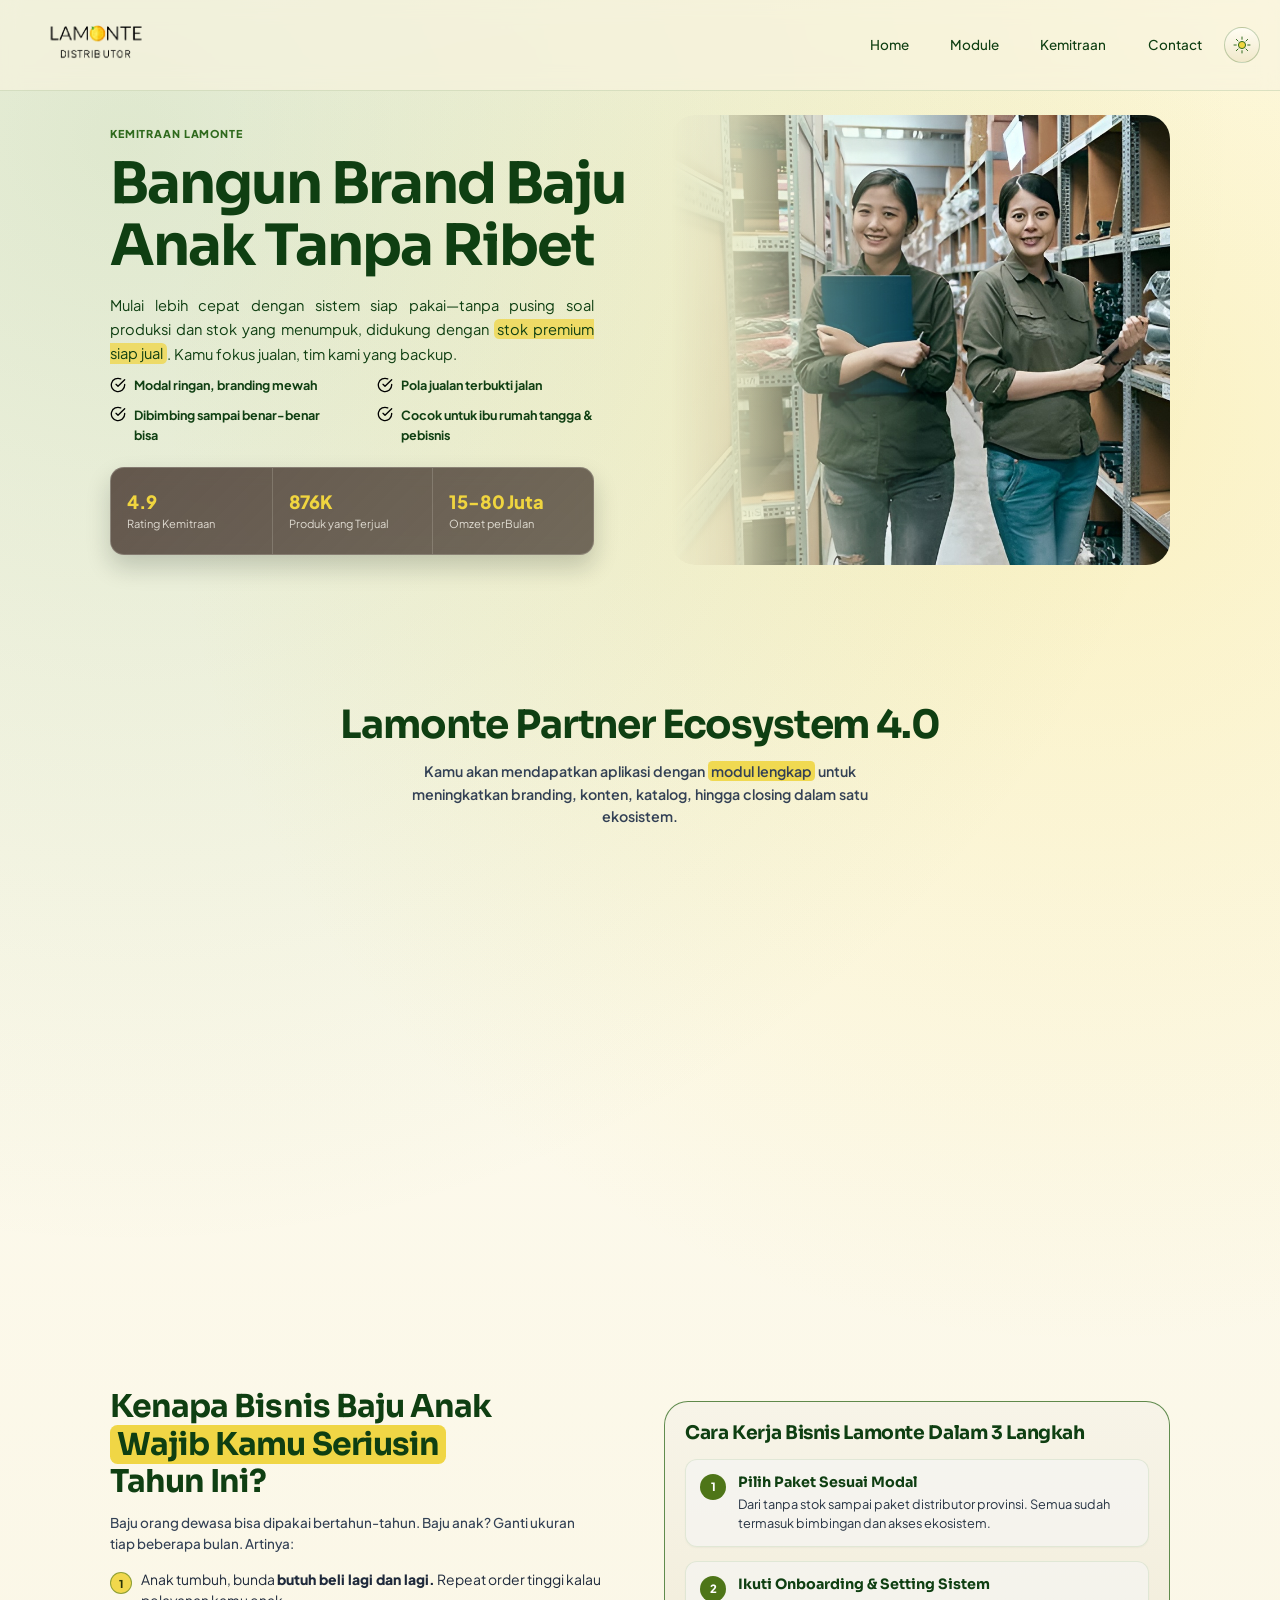
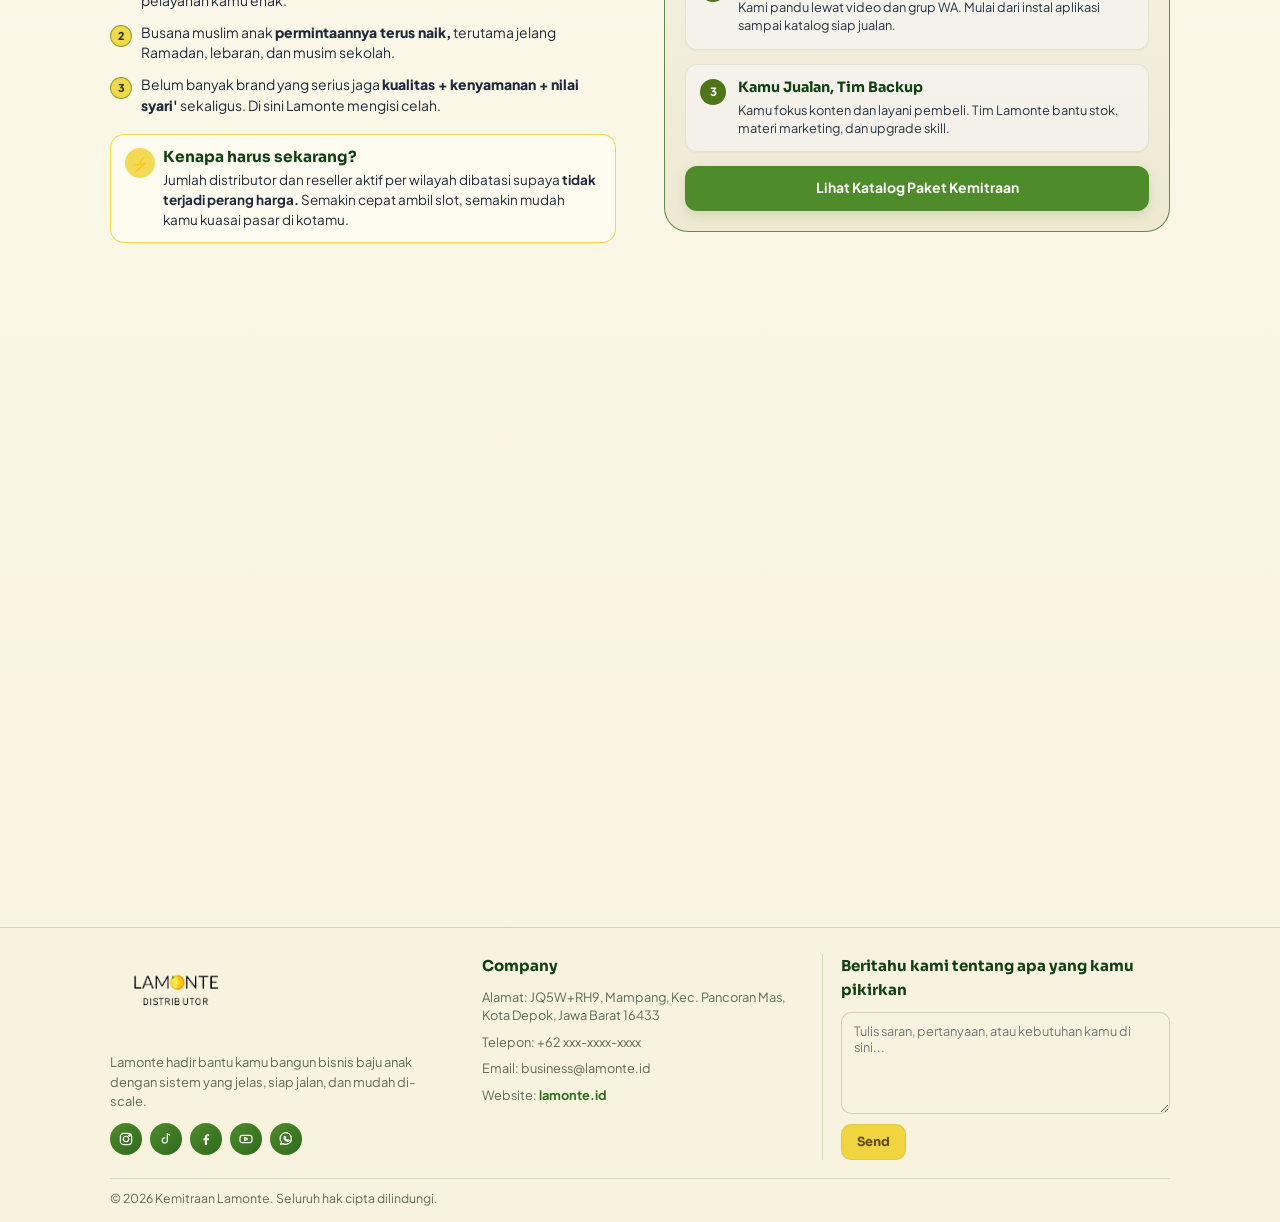
==== index.html @ 4096804f "feat: Complete Lamonte partnership landing page v1.0 - Add intro screen with 3.2s auto-dismiss anima" ====
﻿<!doctype html>
<html lang="id">
  <head>
    <meta charset="UTF-8" />
    <meta name="viewport" content="width=device-width, initial-scale=1.0" />
    <title>Kemitraan Perusahaan | Landing Page</title>
    <meta
      name="description"
      content="Landing page kemitraan perusahaan untuk menampilkan informasi kerja sama bisnis."
    />
    <script>
      document.documentElement.classList.add("js");
      (function () {
        try {
          const savedTheme = localStorage.getItem("lamonte-theme");
          const prefersDark =
            window.matchMedia &&
            window.matchMedia("(prefers-color-scheme: dark)").matches;
          const theme = savedTheme || (prefersDark ? "dark" : "light");
          document.documentElement.setAttribute("data-theme", theme);
        } catch (error) {
          document.documentElement.setAttribute("data-theme", "light");
        }
      })();
    </script>
    <link rel="preconnect" href="https://fonts.googleapis.com" />
    <link rel="preconnect" href="https://fonts.gstatic.com" crossorigin />
    <link
      href="https://fonts.googleapis.com/css2?family=Plus+Jakarta+Sans:wght@400;500;600;700;800&family=Sora:wght@500;600;700;800&display=swap"
      rel="stylesheet"
    />
    <link rel="stylesheet" href="assets/styles.css" />
    <link rel="stylesheet" href="assets/media-queries.css" />
  </head>
  <body>
    <div
      class="intro-screen"
      id="introScreen"
      role="dialog"
      aria-modal="true"
      aria-labelledby="introTitle"
    >
      <div class="intro-content">
        <h2 id="introTitle">Apakah kamu tertarik bergabung bersama kami?</h2>
      </div>
    </div>

    <div class="page-shell">
      <header class="site-header">
        <div class="container nav-wrapper">
          <a class="brand" aria-label="Beranda Kemitraan">
            <img src="assets/img/logo.png" alt="Lamonte" class="brand-logo" />
          </a>

          <div class="nav-actions">
            <nav class="site-nav" aria-label="Navigasi utama">
              <a href="#tentang">Home</a>
              <a href="#program">Module</a>
              <a href="#kemitraan">Kemitraan</a>
              <a href="#kontak">Contact</a>
            </nav>

            <button
              class="theme-toggle"
              type="button"
              aria-label="Toggle tema terang gelap"
            >
              <img src="assets/img/sun.svg" alt="Ikon matahari" />
            </button>
          </div>
        </div>
      </header>

      <main>
        <section class="hero section-space" id="tentang">
          <div class="container hero-layout">
            <div class="hero-copy">
              <p class="eyebrow">Kemitraan Lamonte</p>
              <h1>Bangun Brand Baju Anak Tanpa Ribet</h1>
              <p class="hero-lead">
                Mulai lebih cepat dengan sistem siap pakai—tanpa pusing soal
                produksi dan stok yang menumpuk, didukung dengan
                <span>stok premium siap jual</span>. Kamu fokus jualan, tim kami
                yang backup.
              </p>

              <div class="hero-points" aria-label="Keunggulan utama">
                <span class="hero-point">Modal ringan, branding mewah</span>
                <span class="hero-point">Pola jualan terbukti jalan</span>
                <span class="hero-point"
                  >Dibimbing sampai benar-benar<br />bisa</span
                >
                <span class="hero-point"
                  >Cocok untuk ibu rumah tangga & pebisnis</span
                >
              </div>

              <div class="hero-stats" aria-label="Ringkasan kemitraan">
                <div class="hero-stat">
                  <strong>4.9</strong>
                  <p>Rating Kemitraan</p>
                </div>
                <div class="hero-stat">
                  <strong>876K</strong>
                  <p>Produk yang Terjual</p>
                </div>
                <div class="hero-stat">
                  <strong>15-80 Juta</strong>
                  <p>Omzet perBulan</p>
                </div>
              </div>
            </div>

            <div class="hero-visual" aria-label="Visual hero section">
              <img
                src="assets/img/herosection.jpg"
                alt="Visual hero section kemitraan Lamonte"
                class="hero-image"
              />
            </div>
          </div>
        </section>

        <section class="module-section section-space" id="program">
          <div class="container">
            <div class="module-head">
              <h2>Lamonte Partner Ecosystem 4.0</h2>
              <p>
                Kamu akan mendapatkan aplikasi dengan <span>modul lengkap</span>
                untuk meningkatkan branding, konten, katalog, hingga closing
                dalam satu ekosistem.
              </p>
            </div>

            <div class="module-slider" data-module-slider>
              <button
                class="module-nav module-nav-left"
                type="button"
                aria-label="Geser modul ke kiri"
                data-module-prev
              >
                <span aria-hidden="true">&#10094;</span>
              </button>

              <div class="module-viewport">
                <div
                  class="module-track"
                  aria-label="Daftar modul kemitraan"
                  data-module-track
                >
                  <article class="module-card module-blue">
                    <div class="module-media">
                      <img
                        src="assets/img/brand.jpg"
                        alt="Preview modul Brand Identity Kit"
                        class="module-image"
                      />
                      <span class="module-media-tag">Modul A</span>
                    </div>
                    <div class="module-body">
                      <h3>Brand Identity Kit</h3>
                      <p class="module-desc">
                        Toko kecil rasa official store. Dapat desain sertifikat,
                        ID card, banner, dan template feed seragam. Bikin calon
                        pembeli langsung percaya.
                      </p>
                      <p class="module-meta">
                        <svg viewBox="0 0 24 24" aria-hidden="true">
                          <path
                            d="M7 3h7l5 5v13a1 1 0 0 1-1 1H7a2 2 0 0 1-2-2V5a2 2 0 0 1 2-2zm6 1.5V9h4.5"
                            fill="none"
                            stroke="currentColor"
                            stroke-width="1.8"
                            stroke-linecap="round"
                            stroke-linejoin="round"
                          />
                        </svg>
                        <span>5 materi</span>
                      </p>
                      <p class="module-chip">Toko terlibat raji & niat</p>
                    </div>
                  </article>

                  <article class="module-card module-purple">
                    <div class="module-media">
                      <img
                        src="assets/img/kalkulator.jpg"
                        alt="Preview modul Kalkulator Cuan Sultan"
                        class="module-image"
                      />
                      <span class="module-media-tag">Modul B</span>
                    </div>
                    <div class="module-body">
                      <h3>Kalkulator Cuan Sultan</h3>
                      <p class="module-desc">
                        Masukkan modal dan target penghasilan. Sistem hitung
                        otomatis target harian, harga ideal, dan skenario promo.
                        Jualan pakai data, bukan feeling.
                      </p>
                      <p class="module-meta">
                        <svg viewBox="0 0 24 24" aria-hidden="true">
                          <path
                            d="M7 3h7l5 5v13a1 1 0 0 1-1 1H7a2 2 0 0 1-2-2V5a2 2 0 0 1 2-2zm6 1.5V9h4.5"
                            fill="none"
                            stroke="currentColor"
                            stroke-width="1.8"
                            stroke-linecap="round"
                            stroke-linejoin="round"
                          />
                        </svg>
                        <span>7 materi</span>
                      </p>
                      <p class="module-chip">Tau angka, berani gas</p>
                    </div>
                  </article>

                  <article class="module-card module-pink">
                    <div class="module-media">
                      <img
                        src="assets/img/content.jpg"
                        alt="Preview modul Model & Content Academy"
                        class="module-image"
                      />
                      <span class="module-media-tag">Modul C</span>
                    </div>
                    <div class="module-body">
                      <h3>Model & Content Academy</h3>
                      <p class="module-desc">
                        Diajarin cara foto anak pakai HP, angle yang laku, dan
                        filter praktis. Plus stok foto katalog profesional yang
                        siap pakai.
                      </p>
                      <p class="module-meta">
                        <svg viewBox="0 0 24 24" aria-hidden="true">
                          <path
                            d="M7 3h7l5 5v13a1 1 0 0 1-1 1H7a2 2 0 0 1-2-2V5a2 2 0 0 1 2-2zm6 1.5V9h4.5"
                            fill="none"
                            stroke="currentColor"
                            stroke-width="1.8"
                            stroke-linecap="round"
                            stroke-linejoin="round"
                          />
                        </svg>
                        <span>6 materi</span>
                      </p>
                      <p class="module-chip">Feed keliatan brand besar</p>
                    </div>
                  </article>

                  <article class="module-card module-orange">
                    <div class="module-media">
                      <img
                        src="assets/img/marketplace.jpg"
                        alt="Preview modul Marketplace Playbook"
                        class="module-image"
                      />
                      <span class="module-media-tag">Modul D</span>
                    </div>
                    <div class="module-body">
                      <h3>Marketplace Playbook</h3>
                      <p class="module-desc">
                        Step-by-step buka toko di marketplace. Dapat contoh
                        judul, deskripsi, foto, dan pola diskon yang bikin
                        produk sering muncul di pencarian.
                      </p>
                      <p class="module-meta">
                        <svg viewBox="0 0 24 24" aria-hidden="true">
                          <path
                            d="M7 3h7l5 5v13a1 1 0 0 1-1 1H7a2 2 0 0 1-2-2V5a2 2 0 0 1 2-2zm6 1.5V9h4.5"
                            fill="none"
                            stroke="currentColor"
                            stroke-width="1.8"
                            stroke-linecap="round"
                            stroke-linejoin="round"
                          />
                        </svg>
                        <span>8 materi</span>
                      </p>
                      <p class="module-chip">Nggak bingungu mulai dari mana</p>
                    </div>
                  </article>

                  <article class="module-card module-blue">
                    <div class="module-media">
                      <img
                        src="assets/img/wa.jpg"
                        alt="Preview modul WA Automation & Script Closing"
                        class="module-image"
                      />
                      <span class="module-media-tag">Modul E</span>
                    </div>
                    <div class="module-body">
                      <h3>WA Automation & Script Closing</h3>
                      <p class="module-desc">
                        Tinggal copy-paste template yang sudah teruji. Dari chat
                        hanya harga sampai minta diskon. Bisa diset otomatis,
                        jadi tetap closing walau kamu lagi sibuk.
                      </p>
                      <p class="module-meta">
                        <svg viewBox="0 0 24 24" aria-hidden="true">
                          <path
                            d="M7 3h7l5 5v13a1 1 0 0 1-1 1H7a2 2 0 0 1-2-2V5a2 2 0 0 1 2-2zm6 1.5V9h4.5"
                            fill="none"
                            stroke="currentColor"
                            stroke-width="1.8"
                            stroke-linecap="round"
                            stroke-linejoin="round"
                          />
                        </svg>
                        <span>6 materi</span>
                      </p>
                      <p class="module-chip">Chat rapi, closing naik</p>
                    </div>
                  </article>

                  <article class="module-card module-purple">
                    <div class="module-media">
                      <img
                        src="assets/img/ide.jpg"
                        alt="Preview modul 365 Hari Kalender Konten"
                        class="module-image"
                      />
                      <span class="module-media-tag">Modul F</span>
                    </div>
                    <div class="module-body">
                      <h3>365 Hari Kalender Konten</h3>
                      <p class="module-desc">
                        Ide konten harian sudah disiapkan. Ada contoh caption,
                        hook, dan CTA. Tinggal pilih, eksekusi, dan ulangi.
                      </p>
                      <p class="module-meta">
                        <svg viewBox="0 0 24 24" aria-hidden="true">
                          <path
                            d="M7 3h7l5 5v13a1 1 0 0 1-1 1H7a2 2 0 0 1-2-2V5a2 2 0 0 1 2-2zm6 1.5V9h4.5"
                            fill="none"
                            stroke="currentColor"
                            stroke-width="1.8"
                            stroke-linecap="round"
                            stroke-linejoin="round"
                          />
                        </svg>
                        <span>7 materi</span>
                      </p>
                      <p class="module-chip">Setahun selalu ada bahan</p>
                    </div>
                  </article>

                  <article class="module-card module-pink">
                    <div class="module-media">
                      <img
                        src="assets/img/order.jpg"
                        alt="Preview modul Retensi dan Repeat Order"
                        class="module-image"
                      />
                      <span class="module-media-tag">Modul G</span>
                    </div>
                    <div class="module-body">
                      <h3>Retensi dan Repeat Order</h3>
                      <p class="module-desc">
                        Pelajari alur layanan purna jual, broadcast berkala, dan
                        program loyalti sederhana supaya pembeli lama balik
                        order tanpa harus mulai dari nol lagi.
                      </p>
                      <p class="module-meta">
                        <svg viewBox="0 0 24 24" aria-hidden="true">
                          <path
                            d="M7 3h7l5 5v13a1 1 0 0 1-1 1H7a2 2 0 0 1-2-2V5a2 2 0 0 1 2-2zm6 1.5V9h4.5"
                            fill="none"
                            stroke="currentColor"
                            stroke-width="1.8"
                            stroke-linecap="round"
                            stroke-linejoin="round"
                          />
                        </svg>
                        <span>5 materi</span>
                      </p>
                      <p class="module-chip">Pembeli lama balik lagi</p>
                    </div>
                  </article>
                </div>
              </div>

              <button
                class="module-nav module-nav-right"
                type="button"
                aria-label="Geser modul ke kanan"
                data-module-next
              >
                <span aria-hidden="true">&#10095;</span>
              </button>
            </div>
          </div>
        </section>

        <section class="mitra-section section-space" id="kemitraan">
          <div class="container mitra-layout">
            <div class="mitra-copy">
              <h2>
                Kenapa Bisnis Baju Anak
                <span>Wajib Kamu Seriusin</span> Tahun Ini?
              </h2>
              <p class="mitra-intro">
                Baju orang dewasa bisa dipakai bertahun-tahun. Baju anak? Ganti
                ukuran tiap beberapa bulan. Artinya:
              </p>

              <ol class="mitra-reasons">
                <li>
                  <span class="mitra-badge">1</span>
                  <p>
                    Anak tumbuh, bunda
                    <strong>butuh beli lagi dan lagi.</strong>
                    Repeat order tinggi kalau pelayanan kamu enak.
                  </p>
                </li>
                <li>
                  <span class="mitra-badge">2</span>
                  <p>
                    Busana muslim anak
                    <strong>permintaannya terus naik,</strong> terutama jelang
                    Ramadan, lebaran, dan musim sekolah.
                  </p>
                </li>
                <li>
                  <span class="mitra-badge">3</span>
                  <p>
                    Belum banyak brand yang serius jaga
                    <strong>kualitas + kenyamanan + nilai syari'</strong>
                    sekaligus. Di sini Lamonte mengisi celah.
                  </p>
                </li>
              </ol>

              <div class="mitra-alert" aria-label="Kenapa harus sekarang">
                <span class="mitra-alert-icon" aria-hidden="true">&#9889;</span>
                <div>
                  <h3>Kenapa harus sekarang?</h3>
                  <p>
                    Jumlah distributor dan reseller aktif per wilayah dibatasi
                    supaya <strong>tidak terjadi perang harga.</strong> Semakin
                    cepat ambil slot, semakin mudah kamu kuasai pasar di kotamu.
                  </p>
                </div>
              </div>
            </div>

            <aside class="mitra-flow" aria-label="Cara kerja bisnis Lamonte">
              <h3>Cara Kerja Bisnis Lamonte Dalam 3 Langkah</h3>

              <div class="mitra-steps">
                <article class="mitra-step">
                  <span class="mitra-step-number">1</span>
                  <div>
                    <h4>Pilih Paket Sesuai Modal</h4>
                    <p>
                      Dari tanpa stok sampai paket distributor provinsi. Semua
                      sudah termasuk bimbingan dan akses ekosistem.
                    </p>
                  </div>
                </article>

                <article class="mitra-step">
                  <span class="mitra-step-number">2</span>
                  <div>
                    <h4>Ikuti Onboarding &amp; Setting Sistem</h4>
                    <p>
                      Kami pandu lewat video dan grup WA. Mulai dari instal
                      aplikasi sampai katalog siap jualan.
                    </p>
                  </div>
                </article>

                <article class="mitra-step">
                  <span class="mitra-step-number">3</span>
                  <div>
                    <h4>Kamu Jualan, Tim Backup</h4>
                    <p>
                      Kamu fokus konten dan layani pembeli. Tim Lamonte bantu
                      stok, materi marketing, dan upgrade skill.
                    </p>
                  </div>
                </article>
              </div>

              <a href="katalog.html" class="mitra-cta"
                >Lihat Katalog Paket Kemitraan</a
              >
            </aside>
          </div>
        </section>

        <section class="testimonial-section section-space" id="testimonials">
          <div class="container">
            <div class="testimonial-head">
              <p class="testimonial-kicker">TESTIMONIALS</p>
              <h2>What Our Customers Say</h2>
              <p class="testimonial-lead">
                Kepuasan customer adalah semangat utama kami. Saat customer
                merasa terbantu dan percaya pada layanan Lamonte, kami semakin
                termotivasi untuk terus memberi pengalaman yang lebih baik.
              </p>
            </div>

            <div class="testimonial-viewport">
              <div class="testimonial-grid" aria-label="Testimoni customer">
                <article class="testimonial-card">
                  <span class="testimonial-quote" aria-hidden="true"
                    >&#10077;</span
                  >
                  <p class="testimonial-text">
                    Alhamdulillah, sejak jualan baju anak Lamonte repeat order
                    di toko saya naik terus. Bahannya adem, motifnya juga
                    disukai para ibu.
                  </p>
                  <p class="testimonial-stars" aria-label="Rating bintang 4">
                    &#9733; &#9733; &#9733; &#9733; &#9734;
                  </p>
                  <div class="testimonial-author">
                    <img
                      class="testimonial-avatar"
                      src="https://randomuser.me/api/portraits/men/32.jpg"
                      alt="Foto customer Fajar Ramadhan"
                    />
                    <div>
                      <h3>Fajar Ramadhan</h3>
                      <p>Customer Bogor</p>
                    </div>
                  </div>
                </article>

                <article class="testimonial-card testimonial-card-active">
                  <span class="testimonial-quote" aria-hidden="true"
                    >&#10077;</span
                  >
                  <p class="testimonial-text">
                    Program kemitraannya enak banget diikutin. Saya tinggal
                    fokus upload konten baju anak, stok aman dan katalognya
                    lengkap, jadi closing lebih cepat.
                  </p>
                  <p class="testimonial-stars" aria-label="Rating bintang 4">
                    &#9733; &#9733; &#9733; &#9733; &#9734;
                  </p>
                  <div class="testimonial-author">
                    <img
                      class="testimonial-avatar"
                      src="https://randomuser.me/api/portraits/women/44.jpg"
                      alt="Foto customer Intan Maharani"
                    />
                    <div>
                      <h3>Intan Maharani</h3>
                      <p>Customer Bandung</p>
                    </div>
                  </div>
                </article>

                <article class="testimonial-card">
                  <span class="testimonial-quote" aria-hidden="true"
                    >&#10077;</span
                  >
                  <p class="testimonial-text">
                    Model baju anaknya kekinian dan kualitas jahitannya rapi.
                    Banyak pembeli bilang cocok buat dipakai harian maupun
                    acara, jadi omzet bulanan saya makin stabil.
                  </p>
                  <p class="testimonial-stars" aria-label="Rating bintang 4">
                    &#9733; &#9733; &#9733; &#9733; &#9734;
                  </p>
                  <div class="testimonial-author">
                    <img
                      class="testimonial-avatar"
                      src="https://randomuser.me/api/portraits/women/68.jpg"
                      alt="Foto customer Sari Wulandari"
                    />
                    <div>
                      <h3>Sari Wulandari</h3>
                      <p>Customer Jakarta</p>
                    </div>
                  </div>
                </article>

                <article class="testimonial-card">
                  <span class="testimonial-quote" aria-hidden="true"
                    >&#10077;</span
                  >
                  <p class="testimonial-text">
                    Konten yang disiapkan Lamonte bikin saya lebih konsisten
                    upload. Pembeli di Surabaya bilang katalog saya sekarang
                    kelihatan jauh lebih rapi dan meyakinkan.
                  </p>
                  <p class="testimonial-stars" aria-label="Rating bintang 4">
                    &#9733; &#9733; &#9733; &#9733; &#9734;
                  </p>
                  <div class="testimonial-author">
                    <img
                      class="testimonial-avatar"
                      src="https://randomuser.me/api/portraits/men/45.jpg"
                      alt="Foto customer Riko Pratama"
                    />
                    <div>
                      <h3>Riko Pratama</h3>
                      <p>Customer Surabaya</p>
                    </div>
                  </div>
                </article>

                <article class="testimonial-card">
                  <span class="testimonial-quote" aria-hidden="true"
                    >&#10077;</span
                  >
                  <p class="testimonial-text">
                    Respon timnya cepat dan jelas, jadi saya nggak bingung saat
                    mulai jualan. Penjualan dari Yogyakarta terasa lebih terarah
                    karena semuanya sudah disiapkan.
                  </p>
                  <p class="testimonial-stars" aria-label="Rating bintang 4">
                    &#9733; &#9733; &#9733; &#9733; &#9734;
                  </p>
                  <div class="testimonial-author">
                    <img
                      class="testimonial-avatar"
                      src="https://randomuser.me/api/portraits/women/12.jpg"
                      alt="Foto customer Nabila Azzahra"
                    />
                    <div>
                      <h3>Nabila Azzahra</h3>
                      <p>Customer Yogyakarta</p>
                    </div>
                  </div>
                </article>

                <article class="testimonial-card">
                  <span class="testimonial-quote" aria-hidden="true"
                    >&#10077;</span
                  >
                  <p class="testimonial-text">
                    Saya suka karena materi promonya gampang dipakai ulang. Dari
                    Semarang, saya jadi lebih percaya diri kasih penawaran ke
                    pelanggan tanpa harus bikin dari nol.
                  </p>
                  <p class="testimonial-stars" aria-label="Rating bintang 4">
                    &#9733; &#9733; &#9733; &#9733; &#9734;
                  </p>
                  <div class="testimonial-author">
                    <img
                      class="testimonial-avatar"
                      src="https://randomuser.me/api/portraits/men/86.jpg"
                      alt="Foto customer Dedi Saputra"
                    />
                    <div>
                      <h3>Dedi Saputra</h3>
                      <p>Customer Semarang</p>
                    </div>
                  </div>
                </article>
              </div>
            </div>
          </div>
        </section>
      </main>

      <footer class="site-footer" id="kontak">
        <div class="container footer-grid">
          <div class="footer-brand-col">
            <a href="#" class="footer-brand" aria-label="Lamonte">
              <img
                src="assets/img/logo.png"
                alt="Lamonte"
                class="footer-logo"
              />
            </a>
            <p class="footer-note">
              Lamonte hadir bantu kamu bangun bisnis baju anak dengan sistem
              yang jelas, siap jalan, dan mudah di-scale.
            </p>
            <div class="footer-social" aria-label="Sosial media Lamonte">
              <a
                href="https://www.instagram.com/lamonte.id?igsh=MTJzdmsxemk5ZDBhcw=="
                target="_blank"
                rel="noreferrer"
                aria-label="Instagram"
              >
                <svg viewBox="0 0 24 24" aria-hidden="true">
                  <rect x="3.5" y="3.5" width="17" height="17" rx="5"></rect>
                  <circle cx="12" cy="12" r="4.1"></circle>
                  <circle cx="17.3" cy="6.7" r="1.2"></circle>
                </svg>
              </a>
              <a
                href="https://www.tiktok.com/@lamonteid?_r=1&_t=ZS-95atbMkt2iz"
                target="_blank"
                rel="noreferrer"
                aria-label="TikTok"
              >
                <svg viewBox="0 0 24 24" aria-hidden="true">
                  <path d="M14 4v10.2a3.8 3.8 0 1 1-3.8-3.8"></path>
                  <path d="M14 4c1 .9 2.1 1.6 3.5 1.7"></path>
                </svg>
              </a>
              <a
                href="https://www.facebook.com/lamonte.shop/"
                target="_blank"
                rel="noreferrer"
                aria-label="Facebook"
              >
                <svg viewBox="0 0 24 24" aria-hidden="true">
                  <path
                    d="M13.6 21v-7h2.6l.4-3h-3v-1.9c0-.9.3-1.5 1.5-1.5h1.6V5c-.3 0-1.3-.1-2.4-.1-2.4 0-4 1.5-4 4.2V11H8v3h2.3v7h3.3z"
                  ></path>
                </svg>
              </a>
              <a
                href="https://youtube.com/@lamonteid?si=znTRK1t9bm_3MJXs"
                target="_blank"
                rel="noreferrer"
                aria-label="YouTube"
              >
                <svg viewBox="0 0 24 24" aria-hidden="true">
                  <rect x="3" y="6.5" width="18" height="11" rx="3.5"></rect>
                  <path d="M10 9.5v5l4.5-2.5z"></path>
                </svg>
              </a>
              <a
                href="https://whatsapp.com/channel/0029VaFJuCaDuMRjl2aaVw2j"
                target="_blank"
                rel="noreferrer"
                aria-label="WhatsApp"
              >
                <svg viewBox="0 0 24 24" aria-hidden="true">
                  <path
                    d="M20 11.5a8.5 8.5 0 0 1-12.6 7.4L4 20l1.2-3.2A8.5 8.5 0 1 1 20 11.5z"
                  ></path>
                  <path
                    d="M9.4 8.8c.2-.5.4-.5.7-.5h.5c.2 0 .4.1.4.3l.7 1.8c.1.2 0 .4-.1.5l-.5.6c-.1.1-.1.2 0 .4.2.5.7 1 1.2 1.3.5.3 1 .5 1.3.6.2.1.3.1.4 0l.7-.6c.1-.1.3-.1.5-.1l1.7.8c.2.1.3.2.3.4v.5c0 .3-.1.5-.4.7-.4.3-1 .5-1.7.4-.8-.1-1.8-.5-2.9-1.2-1.5-.9-2.5-2.1-2.9-3.4-.3-.8-.3-1.6.1-2.4z"
                  ></path>
                </svg>
              </a>
            </div>
          </div>

          <div class="footer-company-col">
            <h3>Company</h3>
            <ul class="footer-company-list">
              <li>
                Alamat: JQ5W+RH9, Mampang, Kec. Pancoran Mas, Kota Depok, Jawa
                Barat 16433
              </li>
              <li>Telepon: +62 xxx-xxxx-xxxx</li>
              <li>Email: business@lamonte.id</li>
              <li>
                Website:
                <a href="https://lamonte.id/" target="_blank" rel="noreferrer"
                  >lamonte.id</a
                >
              </li>
            </ul>
          </div>

          <div class="footer-feedback-col">
            <div class="feedback-card">
              <h3>Beritahu kami tentang apa yang kamu pikirkan</h3>
              <form
                class="feedback-form"
                id="feedbackForm"
                data-wa-number="6281234567890"
              >
                <textarea
                  id="feedbackMessage"
                  name="message"
                  rows="5"
                  placeholder="Tulis saran, pertanyaan, atau kebutuhan kamu di sini..."
                ></textarea>
                <button type="submit">Send</button>
              </form>
            </div>
          </div>
        </div>
        <div class="container footer-bottom">
          <p>&copy; 2026 Kemitraan Lamonte. Seluruh hak cipta dilindungi.</p>
        </div>
      </footer>
    </div>

    <script>
      (function () {
        const intro = document.getElementById("introScreen");
        if (!intro) return;

        const seenKey = "lamonte-intro-seen";
        const closeIntro = function () {
          intro.classList.add("is-hidden");
          document.body.classList.remove("has-intro");
          try {
            localStorage.setItem(seenKey, "1");
          } catch (error) {
            // no-op
          }
        };

        let alreadySeen = false;
        try {
          alreadySeen = localStorage.getItem(seenKey) === "1";
        } catch (error) {
          alreadySeen = false;
        }

        if (alreadySeen) {
          intro.classList.add("is-hidden");
          return;
        }

        document.body.classList.add("has-intro");

        window.setTimeout(function () {
          closeIntro();
        }, 3200);
      })();

      (function () {
        const toggle = document.querySelector(".theme-toggle");
        const icon = toggle ? toggle.querySelector("img") : null;
        if (!toggle || !icon) return;

        function applyTheme(theme) {
          const isDark = theme === "dark";
          document.documentElement.setAttribute(
            "data-theme",
            isDark ? "dark" : "light",
          );
          icon.src = isDark ? "assets/img/moon.svg" : "assets/img/sun.svg";
          icon.alt = isDark ? "Ikon bulan" : "Ikon matahari";
          toggle.setAttribute(
            "aria-label",
            isDark ? "Ganti ke mode terang" : "Ganti ke mode gelap",
          );
        }

        const initialTheme =
          document.documentElement.getAttribute("data-theme") || "light";
        applyTheme(initialTheme);

        toggle.addEventListener("click", function () {
          const currentTheme =
            document.documentElement.getAttribute("data-theme") || "light";
          const nextTheme = currentTheme === "dark" ? "light" : "dark";
          applyTheme(nextTheme);
          try {
            localStorage.setItem("lamonte-theme", nextTheme);
          } catch (error) {
            // no-op
          }
        });
      })();

      (function () {
        const header = document.querySelector(".site-header");
        if (!header) return;

        function syncHeaderState() {
          header.classList.toggle("is-scrolled", window.scrollY > 12);
        }

        window.addEventListener("scroll", syncHeaderState, { passive: true });
        syncHeaderState();
      })();

      (function () {
        const navLinks = document.querySelectorAll('.site-nav a[href^="#"]');
        const header = document.querySelector(".site-header");

        if (!navLinks.length || !header) return;

        navLinks.forEach(function (link) {
          link.addEventListener("click", function (event) {
            const targetSelector = link.getAttribute("href");
            if (!targetSelector) return;

            const target = document.querySelector(targetSelector);
            if (!target) return;

            event.preventDefault();
            const headerOffset = header.offsetHeight + 8;
            const targetY =
              target.getBoundingClientRect().top +
              window.scrollY -
              headerOffset;

            window.scrollTo({
              top: Math.max(0, targetY),
              behavior: "smooth",
            });
          });
        });
      })();

      (function () {
        const hero = document.querySelector(".hero");
        if (!hero || !("IntersectionObserver" in window)) return;

        const observer = new IntersectionObserver(
          function (entries) {
            entries.forEach(function (entry) {
              if (entry.intersectionRatio >= 0.45) {
                hero.classList.remove("is-exit");
                hero.classList.remove("is-active");
                void hero.offsetWidth;
                hero.classList.add("is-active");
              } else if (entry.intersectionRatio <= 0.2) {
                hero.classList.remove("is-exit");
                void hero.offsetWidth;
                hero.classList.add("is-exit");
              }

              if (!entry.isIntersecting) {
                hero.classList.remove("is-active");
                hero.classList.remove("is-exit");
              }
            });
          },
          {
            threshold: [0, 0.2, 0.45],
          },
        );

        observer.observe(hero);
      })();

      (function () {
        const moduleSection = document.querySelector(".module-section");
        const moduleHead = document.querySelector(".module-head");
        const moduleSlider = document.querySelector(".module-slider");

        if (!moduleSection || !moduleHead || !moduleSlider) return;

        if (!("IntersectionObserver" in window)) {
          moduleSection.classList.add(
            "is-head-visible",
            "is-slider-visible",
            "is-head-active",
            "is-cards-active",
          );
          return;
        }

        const activate = function (element, className) {
          element.classList.remove(className);
          void element.offsetWidth;
          element.classList.add(className);
        };

        const headObserver = new IntersectionObserver(
          function (entries) {
            entries.forEach(function (entry) {
              if (entry.intersectionRatio >= 0.45) {
                moduleSection.classList.add("is-head-visible");
                activate(moduleSection, "is-head-active");
              } else if (
                entry.intersectionRatio <= 0.28 ||
                !entry.isIntersecting
              ) {
                moduleSection.classList.remove("is-head-visible");
                moduleSection.classList.remove("is-head-active");
              }
            });
          },
          {
            threshold: [0, 0.28, 0.45, 0.8],
          },
        );

        const cardsObserver = new IntersectionObserver(
          function (entries) {
            entries.forEach(function (entry) {
              if (entry.intersectionRatio >= 0.95) {
                moduleSection.classList.add("is-slider-visible");
                activate(moduleSection, "is-cards-active");
                window.dispatchEvent(new Event("module-cards-activate"));
              } else if (entry.intersectionRatio < 0.95) {
                moduleSection.classList.remove("is-slider-visible");
                moduleSection.classList.remove("is-cards-active");
                window.dispatchEvent(new Event("module-cards-reset"));
              }
            });
          },
          {
            threshold: [0, 0.8, 0.95, 1],
          },
        );

        headObserver.observe(moduleHead);
        cardsObserver.observe(moduleSlider);
      })();

      (function () {
        const slider = document.querySelector("[data-module-slider]");
        if (!slider) return;

        const track = slider.querySelector("[data-module-track]");
        const prevBtn = slider.querySelector("[data-module-prev]");
        const nextBtn = slider.querySelector("[data-module-next]");
        const cards = Array.from(track.children);

        if (!track || !prevBtn || !nextBtn || cards.length === 0) return;

        let currentIndex = 0;
        let previousVisibleIndices = [];
        const moduleSlideDuration = 0.35;
        let dimTimer = null;

        function getPerView() {
          if (window.innerWidth <= 680) return 1;
          if (window.innerWidth <= 980) return 2;
          return 3;
        }

        function getStep() {
          if (cards.length < 2) {
            return cards[0].getBoundingClientRect().width;
          }
          return cards[1].offsetLeft - cards[0].offsetLeft;
        }

        function getVisibleIndices(perView) {
          const maxIndex = Math.max(0, cards.length - perView);
          const start = Math.max(0, Math.min(currentIndex, maxIndex));
          const end = Math.min(cards.length, start + perView);
          const indices = [];

          for (let i = start; i < end; i += 1) {
            indices.push(i);
          }

          return indices;
        }

        function animateEnteringCards(indices, extraDelay) {
          indices.forEach(function (cardIndex, orderIndex) {
            const card = cards[cardIndex];
            if (!card) return;

            const delay = 0.14 + extraDelay + orderIndex * 0.26;
            card.style.setProperty("--module-enter-delay", delay + "s");
            card.classList.remove("module-enter");
            void card.offsetWidth;
            card.classList.add("module-enter");
          });
        }

        function clearDimState() {
          cards.forEach(function (card) {
            card.classList.remove("is-dim");
          });
        }

        function applyDimState(indices) {
          clearDimState();
          indices.forEach(function (cardIndex) {
            const card = cards[cardIndex];
            if (!card) return;
            card.classList.add("is-dim");
          });
        }

        function render(animationSource) {
          const perView = getPerView();
          const maxIndex = Math.max(0, cards.length - perView);
          currentIndex = Math.max(0, Math.min(currentIndex, maxIndex));

          const step = getStep();
          track.style.transform = "translateX(-" + currentIndex * step + "px)";

          prevBtn.disabled = currentIndex <= 0;
          nextBtn.disabled = currentIndex >= maxIndex;

          const visibleIndices = getVisibleIndices(perView);

          if (animationSource) {
            const enteringIndices = visibleIndices.filter(function (idx) {
              return !previousVisibleIndices.includes(idx);
            });

            if (enteringIndices.length > 0) {
              const extraDelay =
                animationSource === "slide" ? moduleSlideDuration : 0;
              animateEnteringCards(enteringIndices, extraDelay);
            }
          }

          if (dimTimer) {
            clearTimeout(dimTimer);
            dimTimer = null;
          }

          if (animationSource === "slide") {
            clearDimState();
            dimTimer = setTimeout(
              function () {
                applyDimState(visibleIndices);
              },
              Math.round(moduleSlideDuration * 1000),
            );
          } else {
            applyDimState(visibleIndices);
          }

          previousVisibleIndices = visibleIndices;
        }

        prevBtn.addEventListener("click", function () {
          const perView = getPerView();
          currentIndex -= perView;
          render("slide");
        });

        nextBtn.addEventListener("click", function () {
          const perView = getPerView();
          currentIndex += perView;
          render("slide");
        });

        window.addEventListener("resize", function () {
          render(null);
        });

        window.addEventListener("module-cards-reset", function () {
          if (dimTimer) {
            clearTimeout(dimTimer);
            dimTimer = null;
          }
          previousVisibleIndices = [];
          clearDimState();
          cards.forEach(function (card) {
            card.classList.remove("module-enter");
          });
        });

        window.addEventListener("module-cards-activate", function () {
          previousVisibleIndices = [];
          render("activate");
        });

        render(null);
      })();

      (function () {
        const form = document.getElementById("feedbackForm");
        if (!form) return;

        form.addEventListener("submit", function (event) {
          event.preventDefault();
          const textarea = document.getElementById("feedbackMessage");
          if (!textarea) return;

          const message = textarea.value.trim();
          if (!message) {
            textarea.focus();
            return;
          }

          const waNumber =
            form.getAttribute("data-wa-number") || "6281234567890";
          const text = "Halo tim Lamonte, saya ingin menyampaikan: " + message;
          const url =
            "https://wa.me/" + waNumber + "?text=" + encodeURIComponent(text);
          window.open(url, "_blank", "noopener");
        });
      })();

      (function () {
        const mitraSection = document.querySelector(".mitra-section");
        if (!mitraSection || !("IntersectionObserver" in window)) return;

        const mitraObserver = new IntersectionObserver(
          (entries) => {
            entries.forEach((entry) => {
              if (entry.intersectionRatio >= 0.8) {
                mitraSection.classList.add("is-mitra-visible");
              } else if (!entry.isIntersecting) {
                mitraSection.classList.remove("is-mitra-visible");
              }
            });
          },
          { threshold: [0, 0.8, 0.95, 1] },
        );

        mitraObserver.observe(mitraSection);
      })();

      (function () {
        const testimonialSection = document.querySelector(
          ".testimonial-section",
        );
        const testimonialGrid = testimonialSection
          ? testimonialSection.querySelector(".testimonial-grid")
          : null;

        if (!testimonialSection || !testimonialGrid) return;

        if (!testimonialGrid.dataset.loopReady) {
          const testimonialCards = Array.from(testimonialGrid.children);
          testimonialCards.forEach(function (card) {
            const clone = card.cloneNode(true);
            clone.setAttribute("aria-hidden", "true");
            testimonialGrid.appendChild(clone);
          });
          testimonialGrid.dataset.loopReady = "true";
        }

        if (!("IntersectionObserver" in window)) {
          testimonialSection.classList.add("is-testimonial-visible");
          return;
        }

        let isFooterBlockingTestimonial = false;
        let isTestimonialInView = false;

        const syncTestimonialVisibility = function () {
          if (isFooterBlockingTestimonial) {
            testimonialSection.classList.remove("is-testimonial-visible");
            return;
          }

          if (isTestimonialInView) {
            testimonialSection.classList.add("is-testimonial-visible");
          } else {
            testimonialSection.classList.remove("is-testimonial-visible");
          }
        };

        const siteFooter = document.querySelector(".site-footer");

        if (siteFooter) {
          const footerObserver = new IntersectionObserver(
            (entries) => {
              entries.forEach((entry) => {
                isFooterBlockingTestimonial = entry.intersectionRatio >= 0.25;
                syncTestimonialVisibility();
              });
            },
            { threshold: [0, 0.25, 0.5, 1] },
          );

          footerObserver.observe(siteFooter);
        }

        const testimonialObserver = new IntersectionObserver(
          (entries) => {
            entries.forEach((entry) => {
              isTestimonialInView =
                entry.isIntersecting && entry.intersectionRatio >= 0.45;
              syncTestimonialVisibility();
            });
          },
          { threshold: [0, 0.2, 0.45, 0.8] },
        );

        testimonialObserver.observe(testimonialSection);
      })();
    </script>
  </body>
</html>
---- assets/styles.css ----
:root {
  --font-base: "Plus Jakarta Sans", "Segoe UI", Tahoma, sans-serif;
  --font-display: "Sora", "Plus Jakarta Sans", "Segoe UI", sans-serif;

  --green-900: #0f3f12;
  --green-700: #2f6a1d;
  --green-500: #4e8b2a;
  --yellow-500: #f0d53f;
  --yellow-400: #f6de62;
  --cream-50: #fffdf3;
  --cream-100: #f8f3df;
  --cream-200: #f1e9cb;

  --bg-page: var(--cream-100);
  --bg-panel: var(--cream-50);
  --text-main: var(--green-900);
  --text-soft: #5f6b56;
  --line-soft: rgba(47, 106, 29, 0.2);
  --accent: var(--green-500);
  --accent-deep: var(--green-700);
  --accent-ghost: rgba(78, 139, 42, 0.12);
}

html[data-theme="dark"] {
  color-scheme: dark;
  --bg-page: #0f1713;
  --bg-panel: #15211a;
  --text-main: #e7f1e4;
  --text-soft: #b8c7ba;
  --line-soft: rgba(158, 186, 145, 0.28);
  --accent: #86b85b;
  --accent-deep: #a8cd72;
  --accent-ghost: rgba(134, 184, 91, 0.16);
}

html[data-theme="dark"] body {
  background:
    radial-gradient(circle at 10% 5%, rgba(126, 173, 79, 0.2), transparent 40%),
    radial-gradient(
      circle at 85% 15%,
      rgba(180, 155, 56, 0.18),
      transparent 36%
    ),
    linear-gradient(180deg, #0f1713 0%, #101c15 100%);
}

html[data-theme="dark"] .site-header {
  background: rgba(19, 31, 24, 0.78);
  border-bottom-color: rgba(166, 197, 148, 0.2);
}

html[data-theme="dark"] .site-header.is-scrolled {
  background: rgba(16, 26, 20, 0.9);
  border-bottom-color: rgba(166, 197, 148, 0.28);
  box-shadow: 0 8px 24px rgba(0, 0, 0, 0.28);
}

html[data-theme="dark"] .site-nav a:hover,
html[data-theme="dark"] .site-nav a:focus-visible {
  color: #dff1d2;
  background: rgba(240, 213, 63, 0.14);
}

html[data-theme="dark"] .theme-toggle {
  border-color: rgba(170, 203, 150, 0.34);
  background: linear-gradient(180deg, #1d2d22 0%, #16251c 100%);
}

html[data-theme="dark"] .products-topbar {
  background: linear-gradient(
    180deg,
    rgba(16, 26, 20, 0.98),
    rgba(16, 26, 20, 0.9)
  );
}

html[data-theme="dark"] .catalog-panel,
html[data-theme="dark"] .products-view-toggle,
html[data-theme="dark"] .products-sort,
html[data-theme="dark"] .catalog-card,
html[data-theme="dark"] .product-card,
html[data-theme="dark"] .mitra-step {
  border-color: rgba(170, 201, 153, 0.22);
  background: rgba(25, 38, 30, 0.9);
  box-shadow: 0 10px 20px rgba(0, 0, 0, 0.22);
}

html[data-theme="dark"] .products-sort select,
html[data-theme="dark"] .catalog-body ul,
html[data-theme="dark"] .mitra-step p {
  color: var(--text-soft);
}

html[data-theme="dark"] .module-card h3,
html[data-theme="dark"] .module-desc,
html[data-theme="dark"] .module-meta {
  color: #dbe8d7;
}

html[data-theme="dark"] .module-media-tag {
  color: rgba(236, 243, 231, 0.92);
  background: rgba(30, 40, 32, 0.74);
  border-color: rgba(198, 220, 186, 0.28);
}

html[data-theme="dark"] .module-card.is-dim h3,
html[data-theme="dark"] .module-card.is-dim .module-desc,
html[data-theme="dark"] .module-card.is-dim .module-meta {
  color: rgba(224, 235, 218, 0.44);
}

html[data-theme="dark"] .module-card.is-dim .module-chip {
  color: rgba(220, 230, 214, 0.58);
  background: rgba(224, 235, 218, 0.08);
  border-color: rgba(224, 235, 218, 0.12);
}

html[data-theme="dark"] .site-footer {
  background: rgba(15, 24, 18, 0.95);
}

html[data-theme="dark"] .footer-feedback-col {
  border-left-color: rgba(170, 201, 153, 0.22);
}

html[data-theme="dark"] .feedback-form textarea {
  border-color: rgba(170, 201, 153, 0.26);
  background: rgba(22, 35, 27, 0.86);
}

* {
  box-sizing: border-box;
}

html,
body {
  margin: 0;
  padding: 0;
}

html {
  font-size: 15px;
}

body {
  font-family: var(--font-base);
  color: var(--text-main);
  background:
    radial-gradient(circle at 10% 5%, rgba(78, 139, 42, 0.18), transparent 38%),
    radial-gradient(
      circle at 85% 15%,
      rgba(240, 213, 63, 0.26),
      transparent 35%
    ),
    linear-gradient(180deg, var(--cream-50) 0%, var(--bg-page) 100%);
  line-height: 1.58;
}

h1,
h2,
h3,
h4,
h5,
h6,
.brand,
.btn {
  font-family: var(--font-display);
}

.page-shell {
  min-height: 100vh;
  display: flex;
  flex-direction: column;
}

body.has-intro {
  overflow: hidden;
}

.intro-screen {
  position: fixed;
  inset: 0;
  z-index: 120;
  display: grid;
  place-items: center;
  background:
    radial-gradient(
      circle at 10% 20%,
      rgba(78, 139, 42, 0.32) 0%,
      transparent 35%
    ),
    radial-gradient(
      circle at 90% 85%,
      rgba(240, 213, 63, 0.28) 0%,
      transparent 42%
    ),
    linear-gradient(135deg, #e8f6e0 0%, #fffef5 50%, #fff9e6 100%);
  padding: 24px;
  transition:
    opacity 0.42s ease,
    visibility 0.42s ease;
  overflow: hidden;
}

.intro-screen::before {
  content: "";
  position: absolute;
  top: -50%;
  right: -20%;
  width: 600px;
  height: 600px;
  background: radial-gradient(
    circle,
    rgba(78, 139, 42, 0.08) 0%,
    transparent 70%
  );
  border-radius: 50%;
  pointer-events: none;
}

.intro-screen::after {
  content: "";
  position: absolute;
  bottom: -30%;
  left: -15%;
  width: 500px;
  height: 500px;
  background: radial-gradient(
    circle,
    rgba(240, 213, 63, 0.12) 0%,
    transparent 65%
  );
  border-radius: 50%;
  pointer-events: none;
}

.intro-screen.is-hidden {
  opacity: 0;
  visibility: hidden;
  pointer-events: none;
}

.intro-content {
  position: relative;
  z-index: 2;
  text-align: center;
  max-width: min(800px, 92vw);
  animation: intro-fade-in 0.8s ease-out;
}

@keyframes intro-fade-in {
  from {
    opacity: 0;
    transform: translateY(-12px) scale(0.98);
  }
  to {
    opacity: 1;
    transform: translateY(0) scale(1);
  }
}

.intro-content h2 {
  margin: 0;
  color: var(--text-main);
  font-family: var(--font-display);
  font-size: clamp(1.85rem, 5vw, 3.2rem);
  line-height: 1.18;
  letter-spacing: -0.03em;
  font-weight: 800;
  background: linear-gradient(
    135deg,
    var(--green-900) 0%,
    var(--green-700) 50%,
    var(--green-500) 100%
  );
  -webkit-background-clip: text;
  -webkit-text-fill-color: transparent;
  background-clip: text;
}

html[data-theme="dark"] .intro-screen {
  background:
    radial-gradient(
      circle at 10% 20%,
      rgba(126, 173, 79, 0.22) 0%,
      transparent 38%
    ),
    radial-gradient(
      circle at 90% 85%,
      rgba(180, 155, 56, 0.18) 0%,
      transparent 45%
    ),
    linear-gradient(135deg, #0f1713 0%, #0d1410 50%, #101c15 100%);
}

html[data-theme="dark"] .intro-content h2 {
  background: linear-gradient(135deg, #e7f1e4 0%, #d0e8c4 50%, #86b85b 100%);
  -webkit-background-clip: text;
  -webkit-text-fill-color: transparent;
  background-clip: text;
}

main {
  flex: 1;
}

.container {
  width: min(1060px, 92vw);
  margin-inline: auto;
}

.section-space {
  padding: 62px 0;
}

.hero {
  padding-top: 24px;
}

.site-header {
  position: sticky;
  top: 0;
  z-index: 50;
  backdrop-filter: blur(10px);
  -webkit-backdrop-filter: blur(10px);
  background: rgba(248, 243, 223, 0.68);
  border-bottom: 1px solid rgba(47, 106, 29, 0.14);
  transition:
    background 220ms ease,
    backdrop-filter 220ms ease,
    box-shadow 220ms ease,
    border-color 220ms ease;
}

.site-header.is-scrolled {
  backdrop-filter: blur(16px);
  -webkit-backdrop-filter: blur(16px);
  background: rgba(248, 243, 223, 0.52);
  border-bottom-color: rgba(47, 106, 29, 0.22);
  box-shadow: 0 8px 24px rgba(29, 16, 10, 0.1);
}

.site-header .container {
  width: min(1320px, 96vw);
}

.nav-wrapper {
  min-height: 76px;
  display: flex;
  align-items: center;
  justify-content: space-between;
  gap: 20px;
}

.brand {
  display: inline-flex;
  align-items: center;
  color: inherit;
  text-decoration: none;
  font-weight: 800;
}

.brand-logo {
  display: block;
  width: 160px;
  height: auto;
  transform: translateY(3px);
}

.site-nav {
  display: flex;
  align-items: center;
  gap: 24px;
}

.site-nav a {
  color: var(--text-main);
  text-decoration: none;
  font-weight: 500;
  font-size: 0.9rem;
  position: relative;
  padding: 0.28rem 0.58rem;
  border-radius: 999px;
  transition:
    color 0.25s ease,
    background-color 0.25s ease,
    box-shadow 0.25s ease,
    text-shadow 0.25s ease;
}

.site-nav a:hover,
.site-nav a:focus-visible {
  color: #4f7f24;
  background: rgba(240, 213, 63, 0.16);
  text-shadow: 0 0 10px rgba(79, 127, 36, 0.3);
  box-shadow:
    0 0 18px rgba(240, 213, 63, 0.34),
    0 0 28px rgba(240, 213, 63, 0.2);
}

.nav-actions {
  margin-left: auto;
  display: inline-flex;
  align-items: center;
  gap: 14px;
}

@media (min-width: 981px) {
  .brand {
    transform: translateX(-10px);
  }

  .nav-actions {
    transform: translateX(6px);
  }
}

.theme-toggle {
  width: 36px;
  height: 36px;
  border-radius: 999px;
  border: 1px solid rgba(47, 106, 29, 0.28);
  background: linear-gradient(
    180deg,
    var(--cream-50) 0%,
    var(--cream-200) 100%
  );
  display: inline-flex;
  align-items: center;
  justify-content: center;
  cursor: pointer;
}

.theme-toggle img {
  width: 20px;
  height: 20px;
  display: block;
}

.btn {
  display: inline-flex;
  justify-content: center;
  align-items: center;
  gap: 8px;
  padding: 10px 16px;
  border-radius: 999px;
  text-decoration: none;
  font-weight: 700;
  border: 1px solid transparent;
}

.hero-layout {
  display: grid;
  grid-template-columns: minmax(0, 1.02fr) minmax(0, 0.98fr);
  align-items: center;
  gap: clamp(24px, 3.8vw, 42px);
}

.js .hero-visual,
.js .hero-copy .eyebrow,
.js .hero-copy h1,
.js .hero-lead,
.js .hero-points,
.js .hero-stats {
  opacity: 0;
  transform: translateY(18px);
  will-change: transform, opacity;
}

.hero.is-active .hero-visual {
  transform: translateY(26px) scale(0.98);
  animation: hero-enter 1.08s cubic-bezier(0.22, 1, 0.36, 1) 0.14s both;
}

.hero.is-active .hero-copy .eyebrow,
.hero.is-active .hero-copy h1 {
  animation: hero-enter 0.9s cubic-bezier(0.22, 1, 0.36, 1) 0.86s both;
}

.hero.is-active .hero-lead,
.hero.is-active .hero-points {
  animation: hero-enter 0.88s cubic-bezier(0.22, 1, 0.36, 1) 1.34s both;
}

.hero.is-active .hero-stats {
  animation: hero-enter 0.9s cubic-bezier(0.22, 1, 0.36, 1) 1.86s both;
}

.hero.is-exit .hero-visual,
.hero.is-exit .hero-copy .eyebrow,
.hero.is-exit .hero-copy h1,
.hero.is-exit .hero-lead,
.hero.is-exit .hero-points,
.hero.is-exit .hero-stats {
  animation: hero-exit 1.05s cubic-bezier(0.22, 1, 0.36, 1) both;
}

@keyframes hero-enter {
  from {
    opacity: 0;
    transform: translateY(18px);
  }

  to {
    opacity: 1;
    transform: translateY(0);
  }
}

@keyframes hero-exit {
  from {
    opacity: 1;
    transform: translateY(0);
  }

  to {
    opacity: 0;
    transform: translateY(-18px);
  }
}

@media (prefers-reduced-motion: reduce) {
  .js .hero-visual,
  .js .hero-copy .eyebrow,
  .js .hero-copy h1,
  .js .hero-lead,
  .js .hero-points,
  .js .hero-stats {
    animation: none;
    opacity: 1;
    transform: none;
  }
}

.js .module-head h2,
.js .module-head p {
  opacity: 0;
  transform: translateY(18px);
  will-change: transform, opacity;
}

.module-card {
  --module-enter-delay: 0s;
}

.module-section.is-head-active .module-head h2 {
  animation: hero-enter 0.9s cubic-bezier(0.22, 1, 0.36, 1) 0.06s both;
}

.module-section.is-head-active .module-head p {
  animation: hero-enter 0.88s cubic-bezier(0.22, 1, 0.36, 1) 0.24s both;
}

.module-card.module-enter {
  animation: module-card-enter 1.2s cubic-bezier(0.22, 1, 0.36, 1)
    var(--module-enter-delay) both;
}

@keyframes module-card-enter {
  from {
    opacity: 0;
    transform: translateX(-18px) translateY(18px);
  }

  to {
    opacity: 1;
    transform: translateX(0) translateY(0);
  }
}

.js .mitra-copy {
  opacity: 0;
  transform: translateX(-18px);
  transition:
    opacity 1.15s ease,
    transform 1.15s ease;
}

.js .mitra-flow {
  opacity: 0;
  transform: translateX(18px);
  transition:
    opacity 1.2s ease,
    transform 1.2s ease;
}

.mitra-section.is-mitra-visible .mitra-copy {
  animation: hero-enter 1.08s cubic-bezier(0.22, 1, 0.36, 1) 0s both;
}

.mitra-section.is-mitra-visible .mitra-flow {
  animation: hero-enter 1.08s cubic-bezier(0.22, 1, 0.36, 1) 0.4s both;
}

@media (prefers-reduced-motion: reduce) {
  .js .module-head h2,
  .js .module-head p,
  .module-card.module-enter {
    animation: none;
    opacity: 1;
    transform: none;
  }

  .js .module-head,
  .js .module-slider,
  .js .mitra-copy,
  .js .mitra-flow,
  .js .catalog-hero-copy,
  .js .catalog-panel,
  .js .products-topbar,
  .js .products-grid,
  .js .testimonial-head,
  .js .testimonial-viewport,
  .module-section.is-head-visible .module-head,
  .module-section.is-slider-visible .module-slider,
  .mitra-section.is-mitra-visible .mitra-copy,
  .mitra-section.is-mitra-visible .mitra-flow,
  .catalog-hero.is-catalog-visible .catalog-hero-copy,
  .catalog-hero.is-catalog-visible .catalog-panel,
  .products-section.is-products-visible .products-topbar,
  .products-section.is-products-visible .products-grid,
  .testimonial-section.is-testimonial-visible .testimonial-head,
  .testimonial-section.is-testimonial-visible .testimonial-viewport,
  .testimonial-section.is-testimonial-visible .testimonial-grid,
  .testimonial-section.is-testimonial-visible .testimonial-card {
    opacity: 1;
    transform: none;
    transition: none;
    animation: none;
    pointer-events: auto;
  }
}

.hero-copy {
  padding: 8px 0;
}

.eyebrow {
  margin: 0 0 12px;
  font-weight: 800;
  letter-spacing: 0.08em;
  text-transform: uppercase;
  color: var(--accent-deep);
  font-size: 0.72rem;
}

.hero h1 {
  margin: 0;
  max-width: 13ch;
  line-height: 1.08;
  font-size: clamp(2.1rem, 5vw, 3.8rem);
  letter-spacing: -0.035em;
  text-align: left;
}

.hero-lead {
  margin: 16px 0 10px;
  max-width: 44ch;
  font-size: 0.98rem;
  line-height: 1.65;
  color: var(--text-main);
  text-align: justify;
  text-justify: inter-word;
}

.hero-lead span {
  display: inline;
  padding: 0.08em 0.24em;
  border-radius: 0.35rem;
  background: rgba(240, 213, 63, 0.72);
}

.hero-points {
  display: grid;
  grid-template-columns: repeat(2, minmax(0, 1fr));
  gap: 10px 14px;
  margin-bottom: 22px;
  max-width: 44rem;
}

.hero-point {
  position: relative;
  padding-left: 24px;
  color: var(--text-main);
  font-size: 0.84rem;
  font-weight: 700;
}

.hero-point::before {
  content: "";
  position: absolute;
  left: 0;
  top: 0.04em;
  width: 16px;
  height: 16px;
  background: url("img/check-circle-svgrepo-com.svg") center / contain no-repeat;
}

.hero-stats {
  display: grid;
  grid-template-columns: repeat(3, minmax(0, 1fr));
  gap: 0;
  margin: 4px 0 0;
  padding: 0;
  width: min(100%, 44ch);
  background: linear-gradient(
    135deg,
    rgba(58, 40, 33, 0.76) 0%,
    rgba(43, 30, 25, 0.64) 100%
  );
  border: 1px solid rgba(255, 253, 243, 0.2);
  border-radius: 14px;
  overflow: hidden;
  -webkit-backdrop-filter: blur(8px);
  backdrop-filter: blur(8px);
  box-shadow: 0 12px 24px rgba(16, 28, 18, 0.2);
}

.hero-stat {
  display: flex;
  flex-direction: column;
  gap: 4px;
  justify-content: center;
  min-height: 86px;
  padding: 14px 16px;
  color: var(--cream-50);
}

.hero-stat + .hero-stat {
  border-left: 1px solid rgba(255, 253, 243, 0.16);
}

.hero-stat strong {
  display: block;
  margin-bottom: 0;
  font-size: 1.22rem;
  line-height: 1.1;
  letter-spacing: -0.01em;
  font-weight: 800;
  color: var(--yellow-500);
}

.hero-stat strong::after {
  content: none;
}

.hero-stat p {
  margin: 0;
  max-width: 14ch;
  font-size: 0.74rem;
  line-height: 1.3;
  color: rgba(255, 253, 243, 0.78);
}

.hero-visual {
  position: relative;
  min-height: 450px;
  display: grid;
  place-items: center;
  overflow: hidden;
  border-radius: 24px;
}

.hero-image {
  position: absolute;
  z-index: 3;
  inset: 0;
  width: calc(100% + 160px);
  height: 100%;
  right: -80px;
  object-fit: cover;
  object-position: 96% center;
  border-radius: inherit;
  box-shadow: 0 18px 32px rgba(27, 19, 10, 0.2);
  -webkit-mask-image: linear-gradient(
    to right,
    transparent 0%,
    rgba(0, 0, 0, 0.18) 10%,
    rgba(0, 0, 0, 0.72) 24%,
    rgba(0, 0, 0, 1) 38%
  );
  mask-image: linear-gradient(
    to right,
    transparent 0%,
    rgba(0, 0, 0, 0.18) 10%,
    rgba(0, 0, 0, 0.72) 24%,
    rgba(0, 0, 0, 1) 38%
  );
}

.module-section {
  padding-top: 76px;
}

.js .module-head {
  opacity: 0;
  transform: translateY(20px);
  pointer-events: none;
  transition:
    opacity 0.78s ease,
    transform 0.78s ease;
}

.module-section.is-head-visible .module-head {
  opacity: 1;
  transform: translateY(0);
  pointer-events: auto;
}

.js .module-slider {
  opacity: 0;
  transform: translateY(20px);
  pointer-events: none;
  transition:
    opacity 0.78s ease,
    transform 0.78s ease;
}

.module-section.is-slider-visible .module-slider {
  opacity: 1;
  transform: translateY(0);
  pointer-events: auto;
}

.module-head {
  margin: 0 auto 28px;
  max-width: 50rem;
  text-align: center;
}

.module-head h2 {
  margin: 0;
  font-size: clamp(1.8rem, 3.2vw, 2.6rem);
  line-height: 1.15;
  letter-spacing: -0.03em;
}

.module-head p {
  margin: 12px auto 0;
  max-width: 46ch;
  color: #334155;
  font-size: 0.95rem;
  font-weight: 600;
}

.module-head span {
  padding: 0.08em 0.24em;
  border-radius: 0.3rem;
  background: rgba(240, 213, 63, 0.88);
}

.module-slider {
  --module-gap: 16px;
  display: grid;
  grid-template-columns: 46px minmax(0, 1fr) 46px;
  align-items: center;
  gap: 10px;
  background: transparent;
}

.module-nav {
  width: 46px;
  height: 46px;
  border: 1px solid rgba(15, 63, 18, 0.18);
  border-radius: 50%;
  background: rgba(255, 253, 243, 0.95);
  color: var(--accent-deep);
  display: inline-flex;
  align-items: center;
  justify-content: center;
  font-size: 1.05rem;
  font-weight: 800;
  cursor: pointer;
  transition:
    transform 0.2s ease,
    box-shadow 0.2s ease,
    opacity 0.2s ease;
}

.module-nav:hover:not(:disabled) {
  transform: translateY(-1px);
  box-shadow: 0 8px 14px rgba(15, 63, 18, 0.14);
}

.module-nav:disabled {
  opacity: 0.4;
  cursor: not-allowed;
}

.module-viewport {
  overflow: hidden;
  background: transparent;
}

.module-track {
  display: flex;
  gap: var(--module-gap);
  padding: 2px 2px 8px;
  transition: transform 0.35s ease;
  will-change: transform;
  background: transparent;
}

.module-card {
  flex: 0 0 calc((100% - (var(--module-gap) * 2)) / 3);
  min-height: 390px;
  display: flex;
  flex-direction: column;
  border-radius: 18px;
  overflow: hidden;
  border: 1px solid rgba(47, 106, 29, 0.16);
  background: transparent;
  -webkit-backdrop-filter: none;
  backdrop-filter: none;
  box-shadow: none;
  transition:
    opacity 0.35s ease,
    border-color 0.35s ease,
    transform 0.35s ease,
    box-shadow 0.35s ease;
}

.module-card.is-dim {
  opacity: 0.35;
}

.module-card.is-dim .module-image {
  opacity: 0.45;
}

.module-card.is-dim h3 {
  color: rgba(17, 17, 17, 0.4);
}

.module-card.is-dim .module-desc {
  color: rgba(31, 31, 31, 0.4);
}

.module-card.is-dim .module-meta {
  color: rgba(31, 31, 31, 0.4);
}

.module-card.is-dim .module-chip {
  opacity: 0.4;
  color: rgba(26, 26, 26, 0.5);
  background: rgba(32, 32, 32, 0.08);
  border-color: rgba(0, 0, 0, 0.08);
}

.module-media {
  position: relative;
  height: 148px;
  overflow: hidden;
  background: linear-gradient(145deg, #ffeaa5 0%, #f3ce53 100%);
}

.module-image {
  width: 100%;
  height: 100%;
  object-fit: cover;
  opacity: 0.88;
  mix-blend-mode: normal;
  filter: grayscale(1) contrast(1.08) brightness(0.72);
  transition:
    filter 0.35s ease,
    opacity 0.35s ease;
}

.module-media-tag {
  position: absolute;
  top: 10px;
  left: 10px;
  padding: 4px 9px;
  border-radius: 999px;
  font-size: 0.7rem;
  font-weight: 700;
  color: rgba(29, 29, 29, 0.84);
  background: rgba(245, 245, 245, 0.76);
  border: 1px solid rgba(0, 0, 0, 0.1);
  filter: grayscale(1);
  transition:
    background 0.35s ease,
    color 0.35s ease,
    filter 0.35s ease;
}

.module-body {
  display: flex;
  flex-direction: column;
  gap: 8px;
  padding: 14px 14px 13px;
  flex: 1;
}

.module-card h3 {
  margin: 0;
  line-height: 1.24;
  font-size: 1.24rem;
  letter-spacing: -0.02em;
  color: #111111;
  transition: color 0.35s ease;
}

.module-desc {
  margin: 0;
  color: #1f1f1f;
  font-size: 0.88rem;
  line-height: 1.5;
  transition: color 0.35s ease;
}

.module-meta {
  margin: 2px 0 0;
  display: inline-flex;
  align-items: center;
  gap: 6px;
  color: #1f1f1f;
  font-size: 0.82rem;
  font-weight: 600;
  transition: color 0.35s ease;
}

.module-card:hover,
.module-card:focus-within {
  opacity: 1;
  transform: translateY(-10px) scale(1.02);
  border-color: rgba(240, 213, 63, 0.82);
  box-shadow:
    0 14px 30px rgba(20, 26, 13, 0.22),
    0 0 0 1px rgba(240, 213, 63, 0.48),
    0 0 28px rgba(240, 213, 63, 0.52);
}

.module-card:active {
  transform: translateY(-3px) scale(0.995);
  box-shadow:
    0 8px 18px rgba(20, 26, 13, 0.16),
    0 0 0 1px rgba(240, 213, 63, 0.38),
    0 0 16px rgba(240, 213, 63, 0.36);
}

.module-card:hover h3,
.module-card:focus-within h3 {
  color: #0f3f12;
}

.module-card:hover .module-desc,
.module-card:focus-within .module-desc {
  color: #0f3f12;
}

.module-card:hover .module-meta,
.module-card:focus-within .module-meta {
  color: #0f3f12;
}

.module-card:hover .module-image,
.module-card:focus-within .module-image {
  opacity: 0.92;
  filter: sepia(0.24) saturate(1.05) hue-rotate(-10deg);
}

.module-card:hover .module-media-tag,
.module-card:focus-within .module-media-tag {
  color: #3f2f08;
  background: rgba(240, 213, 63, 0.94);
  filter: none;
}

.module-meta svg {
  width: 15px;
  height: 15px;
}

.module-chip {
  margin: auto 0 0;
  padding: 8px 10px;
  border-radius: 8px;
  font-size: 0.76rem;
  font-weight: 700;
  display: inline-flex;
  align-items: center;
  gap: 6px;
  background: rgba(32, 32, 32, 0.1);
  border: 1px solid rgba(0, 0, 0, 0.16);
  color: #1a1a1a;
  transition:
    background 0.35s ease,
    color 0.35s ease,
    border-color 0.35s ease,
    opacity 0.35s ease;
}

.module-chip::before {
  content: "";
  width: 11px;
  height: 11px;
  border-radius: 50%;
  flex: none;
  background: currentColor;
  box-shadow: inset 0 0 0 3px rgba(255, 255, 255, 0.95);
}

.module-purple .module-chip {
  background: rgba(32, 32, 32, 0.1);
  border-color: rgba(0, 0, 0, 0.16);
  color: #1a1a1a;
}

.module-pink .module-chip {
  background: rgba(32, 32, 32, 0.1);
  border-color: rgba(0, 0, 0, 0.16);
  color: #1a1a1a;
}

.module-orange .module-chip {
  background: rgba(32, 32, 32, 0.1);
  border-color: rgba(0, 0, 0, 0.16);
  color: #1a1a1a;
}

.module-card:hover .module-chip,
.module-card:focus-within .module-chip {
  opacity: 1;
  background: rgba(51, 101, 187, 0.1);
  border-color: rgba(51, 101, 187, 0.22);
  color: #2f64d4;
}

.module-purple:hover .module-chip,
.module-purple:focus-within .module-chip {
  opacity: 1;
  background: rgba(131, 81, 214, 0.1);
  border-color: rgba(131, 81, 214, 0.22);
  color: #7a4cd2;
}

.module-pink:hover .module-chip,
.module-pink:focus-within .module-chip {
  opacity: 1;
  background: rgba(213, 61, 147, 0.1);
  border-color: rgba(213, 61, 147, 0.22);
  color: #d53d93;
}

.module-orange:hover .module-chip,
.module-orange:focus-within .module-chip {
  opacity: 1;
  background: rgba(221, 112, 38, 0.1);
  border-color: rgba(221, 112, 38, 0.22);
  color: #dd7026;
}

.mitra-section {
  padding-top: 72px;
}

.mitra-layout {
  display: grid;
  grid-template-columns: minmax(0, 1fr) minmax(0, 1fr);
  gap: clamp(32px, 4vw, 48px);
  align-items: center;
}

.mitra-copy h2 {
  margin: 0;
  max-width: 18ch;
  line-height: 1.14;
  font-size: clamp(1.4rem, 2.8vw, 2.1rem);
  letter-spacing: -0.03em;
}

.mitra-copy h2 span {
  display: inline-block;
  padding: 0.04em 0.22em;
  border-radius: 0.24em;
  background: rgba(240, 213, 63, 0.96);
}

.mitra-intro {
  margin: 12px 0 0;
  max-width: 47ch;
  color: #334155;
  font-size: 0.9rem;
  font-weight: 500;
}

.mitra-reasons {
  margin: 16px 0 0;
  padding: 0;
  list-style: none;
  display: grid;
  gap: 11px;
}

.mitra-reasons li {
  display: grid;
  grid-template-columns: 22px minmax(0, 1fr);
  align-items: start;
  gap: 9px;
}

.mitra-badge {
  width: 22px;
  height: 22px;
  border-radius: 50%;
  display: grid;
  place-items: center;
  margin-top: 2px;
  font-size: 0.72rem;
  font-weight: 800;
  color: #2a3509;
  border: 1px solid rgba(47, 106, 29, 0.5);
  background: rgba(240, 213, 63, 0.92);
}

.mitra-reasons p {
  margin: 0;
  color: #1e293b;
  font-size: 0.93rem;
  line-height: 1.48;
}

.mitra-reasons strong {
  font-weight: 800;
}

.mitra-alert {
  margin-top: 18px;
  border: 1px solid rgba(240, 213, 63, 0.92);
  border-radius: 14px;
  padding: 13px 14px;
  background: rgba(255, 253, 243, 0.78);
  display: grid;
  grid-template-columns: 30px minmax(0, 1fr);
  gap: 8px;
}

.mitra-alert-icon {
  width: 30px;
  height: 30px;
  border-radius: 50%;
  display: grid;
  place-items: center;
  font-size: 0.95rem;
  color: #2f6a1d;
  background: rgba(240, 213, 63, 0.88);
}

.mitra-alert h3 {
  margin: 0;
  font-size: 1.02rem;
  line-height: 1.2;
}

.mitra-alert p {
  margin: 4px 0 0;
  color: #1e293b;
  font-size: 0.9rem;
  line-height: 1.45;
}

.mitra-flow {
  border: 1px solid rgba(47, 106, 29, 0.75);
  border-radius: 24px;
  padding: clamp(14px, 1.8vw, 20px);
  background: linear-gradient(180deg, #f7f4e8 0%, #efe9d2 100%);
}

.mitra-flow h3 {
  margin: 0;
  font-size: 1.25rem;
  line-height: 1.2;
  letter-spacing: -0.02em;
}

.mitra-steps {
  margin-top: 14px;
  display: grid;
  gap: 14px;
}

.mitra-step {
  display: grid;
  grid-template-columns: 26px minmax(0, 1fr);
  align-items: start;
  gap: 12px;
  padding: 14px;
  border-radius: 12px;
  background: rgba(245, 245, 245, 0.6);
  border: 1px solid rgba(78, 139, 42, 0.12);
  box-shadow: 0 1px 2px rgba(0, 0, 0, 0.04);
  transition: all 0.3s ease;
}

.mitra-step:hover {
  background: rgba(245, 245, 245, 0.85);
  border-color: rgba(78, 139, 42, 0.2);
  box-shadow: 0 4px 12px rgba(78, 139, 42, 0.1);
}

.mitra-step-number {
  width: 26px;
  height: 26px;
  border-radius: 50%;
  display: grid;
  place-items: center;
  font-size: 0.76rem;
  font-weight: 800;
  color: #ffffff;
  background: #4e7518;
}

.mitra-step h4 {
  margin: 0;
  font-size: 0.95rem;
  line-height: 1.24;
}

.mitra-step p {
  margin: 4px 0 0;
  color: #273444;
  font-size: 0.85rem;
  line-height: 1.45;
}

.mitra-cta {
  margin: 14px auto 0;
  display: flex;
  align-items: center;
  justify-content: center;
  gap: 8px;
  padding: 11px 24px;
  border: none;
  border-radius: 12px;
  text-decoration: none;
  font-size: 0.93rem;
  font-weight: 700;
  color: #ffffff;
  background: #4e8b2a;
  box-shadow: 0 4px 12px rgba(78, 139, 42, 0.2);
  transition:
    transform 0.18s ease,
    box-shadow 0.18s ease;
}

.mitra-cta:hover {
  transform: translateY(-2px);
  box-shadow: 0 6px 16px rgba(78, 139, 42, 0.35);
}

.testimonial-section {
  padding-top: 68px;
  background: transparent;
}

.testimonial-head {
  max-width: 54rem;
  margin: 0 auto;
  text-align: center;
}

.testimonial-kicker {
  margin: 0;
  color: var(--text-soft);
  font-size: 0.8rem;
  letter-spacing: 0.08em;
  font-weight: 700;
}

.testimonial-head h2 {
  margin: 10px 0 0;
  color: var(--text-main);
  font-size: clamp(1.8rem, 3.3vw, 2.5rem);
  line-height: 1.08;
  letter-spacing: -0.03em;
}

.testimonial-lead {
  margin: 14px auto 0;
  max-width: 70ch;
  color: var(--text-soft);
  font-size: 0.9rem;
  line-height: 1.58;
}

.testimonial-viewport {
  margin-top: 28px;
  overflow: hidden;
}

.testimonial-grid {
  display: flex;
  flex-wrap: nowrap;
  gap: 16px;
  width: max-content;
  will-change: transform;
  animation: testimonial-marquee-right 60s linear infinite;
  animation-play-state: paused;
}

.testimonial-section.is-testimonial-visible .testimonial-grid {
  animation-play-state: running;
}

.testimonial-card {
  position: relative;
  flex: 0 0 clamp(260px, 28vw, 340px);
  min-height: 286px;
  padding: 18px 18px 16px;
  border-radius: 14px;
  border: 1px solid rgba(161, 198, 118, 0.2);
  background:
    radial-gradient(
      circle at 80% 90%,
      rgba(157, 215, 116, 0.2),
      transparent 36%
    ),
    linear-gradient(
      160deg,
      rgba(31, 72, 36, 0.92) 0%,
      rgba(14, 47, 23, 0.96) 100%
    );
  box-shadow: none;
}

.testimonial-card::before {
  content: "";
  position: absolute;
  inset: 0;
  pointer-events: none;
  border-radius: inherit;
  background: none;
}

.testimonial-card-active {
  transform: translateY(-4px);
}

.js .testimonial-head,
.js .testimonial-viewport {
  opacity: 0;
  transform: translateY(18px);
  transition:
    opacity 0.9s ease,
    transform 0.9s ease;
}

.testimonial-section.is-testimonial-visible .testimonial-head {
  animation: hero-enter 0.92s cubic-bezier(0.22, 1, 0.36, 1) 0s both;
}

.testimonial-section.is-testimonial-visible .testimonial-viewport {
  opacity: 1;
  transform: translateY(0);
}

.testimonial-section.is-testimonial-visible .testimonial-card {
  animation: hero-enter 0.92s cubic-bezier(0.22, 1, 0.36, 1) 0.12s both;
}

@keyframes testimonial-marquee-right {
  from {
    transform: translateX(-50%);
  }

  to {
    transform: translateX(0);
  }
}

.testimonial-quote {
  display: inline-block;
  margin-bottom: 10px;
  color: rgba(255, 255, 255, 0.95);
  font-size: 1.8rem;
  line-height: 1;
}

.testimonial-text {
  margin: 0;
  color: rgba(255, 255, 255, 0.92);
  font-size: 0.92rem;
  font-weight: 600;
  line-height: 1.45;
}

.testimonial-stars {
  margin: 16px 0 12px;
  color: #f6af36;
  font-size: 1.02rem;
  letter-spacing: 0.18em;
}

.testimonial-author {
  margin-top: auto;
  display: flex;
  align-items: center;
  gap: 10px;
}

.testimonial-avatar {
  width: 40px;
  height: 40px;
  border-radius: 50%;
  display: block;
  object-fit: cover;
  object-position: center;
  border: 1px solid rgba(255, 255, 255, 0.34);
}

.testimonial-author h3 {
  margin: 0;
  color: rgba(255, 255, 255, 0.95);
  font-size: 0.95rem;
  line-height: 1.2;
}

.testimonial-author p {
  margin: 4px 0 0;
  color: rgba(237, 239, 241, 0.75);
  font-size: 0.84rem;
}

.site-footer {
  margin-top: 52px;
  border-top: 1px solid var(--line-soft);
  background: rgba(248, 243, 223, 0.9);
}

.footer-grid {
  display: grid;
  grid-template-columns: minmax(0, 1.05fr) minmax(0, 0.95fr) minmax(0, 1.05fr);
  gap: 24px;
  padding: 26px 0 18px;
  align-items: start;
}

.footer-brand {
  display: inline-block;
  margin-left: -8px;
}

.footer-logo {
  width: 148px;
  height: auto;
  display: block;
}

.footer-note {
  margin: 10px 0 0;
  max-width: 36ch;
  color: var(--text-soft);
  font-size: 0.86rem;
  line-height: 1.5;
}

.footer-social {
  margin-top: 12px;
  display: inline-flex;
  gap: 8px;
  flex-wrap: wrap;
}

.footer-social a {
  width: 32px;
  height: 32px;
  border-radius: 50%;
  display: inline-flex;
  align-items: center;
  justify-content: center;
  text-decoration: none;
  color: #ffffff;
  background: linear-gradient(
    135deg,
    var(--green-500) 0%,
    var(--green-700) 100%
  );
}

.footer-social a svg {
  width: 16px;
  height: 16px;
  fill: none;
  stroke: currentColor;
  stroke-width: 1.8;
  stroke-linecap: round;
  stroke-linejoin: round;
}

.footer-social a[aria-label="Facebook"] svg {
  fill: currentColor;
  stroke: none;
}

.footer-company-col h3,
.feedback-card h3 {
  margin: 0;
  font-size: 1rem;
}

.footer-company-list {
  margin: 10px 0 0;
  padding: 0;
  list-style: none;
  display: grid;
  gap: 8px;
}

.footer-company-list li {
  color: var(--text-soft);
  font-size: 0.85rem;
  line-height: 1.45;
}

.footer-company-list a {
  color: var(--accent-deep);
  text-decoration: none;
  font-weight: 700;
}

.footer-feedback-col {
  border-left: 1px solid rgba(47, 106, 29, 0.2);
  padding-left: 18px;
}

.feedback-card {
  border: none;
  background: transparent;
  border-radius: 0;
  padding: 0;
}

.feedback-form {
  margin-top: 10px;
  display: grid;
  gap: 10px;
}

.feedback-form textarea {
  width: 100%;
  resize: vertical;
  min-height: 96px;
  border-radius: 10px;
  border: 1px solid rgba(47, 106, 29, 0.24);
  background: rgba(248, 243, 223, 0.75);
  padding: 10px 12px;
  font-family: var(--font-base);
  font-size: 0.85rem;
  color: var(--text-main);
}

.feedback-form textarea:focus {
  outline: 2px solid rgba(240, 213, 63, 0.56);
  outline-offset: 0;
}

.feedback-form button {
  justify-self: start;
  border: 1px solid rgba(224, 194, 87, 0.95);
  border-radius: 10px;
  background: #f0d53f;
  color: #5f4a11;
  font-family: var(--font-display);
  font-size: 0.84rem;
  font-weight: 700;
  padding: 9px 15px;
  cursor: pointer;
}

.footer-bottom {
  border-top: 1px solid rgba(47, 106, 29, 0.16);
  padding: 10px 0 14px;
}

.footer-bottom p {
  margin: 0;
  color: var(--text-soft);
  font-size: 0.82rem;
}

.catalog-hero {
  padding-top: 36px;
}

.catalog-hero-grid {
  display: grid;
  grid-template-columns: minmax(0, 1.08fr) minmax(0, 0.92fr);
  gap: 24px;
  align-items: center;
}
.js .catalog-hero-copy {
  opacity: 0;
  transform: translateX(-20px);
  transition:
    opacity 1.35s ease,
    transform 1.35s ease;
}
.js .catalog-panel {
  opacity: 0;
  transform: translateX(20px);
  transition:
    opacity 1.35s ease,
    transform 1.35s ease;
}
.catalog-hero.is-catalog-visible .catalog-hero-copy {
  opacity: 1;
  transform: translateX(0);
}
.catalog-hero.is-catalog-visible .catalog-panel {
  opacity: 1;
  transform: translateX(0);
  transition-delay: 0.46s;
}

.catalog-hero h1 {
  margin: 0;
  max-width: 32ch;
  line-height: 1.08;
  font-size: clamp(1.8rem, 3.8vw, 2.8rem);
  letter-spacing: -0.04em;
}

.catalog-lead {
  margin: 14px 0 0;
  max-width: 46ch;
  color: var(--text-main);
  font-size: 0.98rem;
  line-height: 1.65;
  text-align: justify;
}

.catalog-actions {
  margin-top: 18px;
  display: flex;
  flex-wrap: wrap;
  gap: 10px;
}

.catalog-panel {
  border: 1px solid rgba(47, 106, 29, 0.2);
  border-radius: 20px;
  background: rgba(255, 253, 243, 0.72);
  padding: 18px;
  box-shadow: 0 10px 20px rgba(22, 34, 28, 0.08);
}

.catalog-panel h2,
.catalog-head h2 {
  margin: 0;
  font-size: 1.5rem;
  line-height: 1.2;
}

.catalog-panel ul {
  margin: 12px 0 0;
  padding-left: 18px;
  color: var(--text-soft);
  font-size: 0.92rem;
  line-height: 1.55;
}

.catalog-panel li::marker {
  color: var(--accent-deep);
}

.catalog-section {
  padding-top: 52px;
}

.catalog-head {
  text-align: center;
  margin-bottom: 22px;
}

.catalog-head p {
  margin: 8px 0 0;
  color: var(--text-soft);
  font-size: 0.9rem;
}

.catalog-grid {
  display: grid;
  grid-template-columns: repeat(3, minmax(0, 1fr));
  gap: 18px;
}

.catalog-card {
  overflow: hidden;
  border-radius: 18px;
  border: 1px solid rgba(47, 106, 29, 0.16);
  background: #ffffff;
  box-shadow: 0 10px 22px rgba(22, 34, 28, 0.08);
}

.catalog-card-featured {
  transform: translateY(-6px);
}

.catalog-image {
  width: 100%;
  height: 170px;
  object-fit: cover;
  display: block;
}

.catalog-body {
  padding: 16px;
}

.catalog-tag {
  display: inline-block;
  padding: 4px 9px;
  border-radius: 999px;
  background: rgba(240, 213, 63, 0.9);
  color: #3f2f08;
  font-size: 0.72rem;
  font-weight: 800;
}

.catalog-body h3 {
  margin: 12px 0 8px;
  font-size: 1.2rem;
  line-height: 1.2;
}

.catalog-body p {
  margin: 0;
  color: var(--text-soft);
  font-size: 0.9rem;
  line-height: 1.5;
}

.catalog-body ul {
  margin: 12px 0 0;
  padding-left: 18px;
  color: #334155;
  font-size: 0.86rem;
  line-height: 1.5;
}

.catalog-cta {
  margin-top: 14px;
  display: inline-flex;
  align-items: center;
  justify-content: center;
  padding: 9px 14px;
  border-radius: 10px;
  text-decoration: none;
  background: #f0d53f;
  color: #5f4a11;
  font-weight: 700;
  font-size: 0.84rem;
}

.products-section {
  padding-top: 34px;
  padding-bottom: 24px;
}
.js .products-topbar {
  opacity: 0;
  transform: translateX(-22px);
  transition:
    opacity 1.15s ease,
    transform 1.15s ease;
}
.js .products-grid {
  opacity: 0;
  transform: translateX(22px);
  transition:
    opacity 1.15s ease,
    transform 1.15s ease;
}
.products-section.is-products-visible .products-topbar {
  opacity: 1;
  transform: translateX(0);
}
.products-section.is-products-visible .products-grid {
  opacity: 1;
  transform: translateX(0);
  transition-delay: 0.28s;
}

.products-section .container {
  display: block;
}

.products-topbar {
  position: sticky;
  top: 76px;
  z-index: 10;
  display: flex;
  align-items: center;
  justify-content: space-between;
  gap: 16px;
  margin-bottom: 18px;
  padding: 10px 0 12px;
  background: linear-gradient(
    180deg,
    rgba(248, 243, 223, 0.98),
    rgba(248, 243, 223, 0.9)
  );
  backdrop-filter: blur(8px);
}

.products-topbar h1 {
  margin: 0;
  font-size: 1.85rem;
  line-height: 1.1;
  letter-spacing: -0.03em;
}

.products-controls {
  display: flex;
  align-items: center;
  gap: 12px;
  flex-wrap: wrap;
}

.products-view-toggle {
  display: inline-flex;
  gap: 8px;
  padding: 4px;
  border: 1px solid rgba(47, 106, 29, 0.18);
  border-radius: 14px;
  background: rgba(255, 253, 243, 0.92);
}

.products-view-btn {
  width: 40px;
  height: 40px;
  border: none;
  border-radius: 10px;
  background: transparent;
  color: var(--text-soft);
  display: inline-flex;
  align-items: center;
  justify-content: center;
  cursor: pointer;
}

.products-view-btn.is-active {
  background: var(--green-900);
  color: #ffffff;
}

.products-view-btn svg {
  width: 18px;
  height: 18px;
  fill: currentColor;
  stroke: currentColor;
  stroke-width: 1.8;
  stroke-linecap: round;
  stroke-linejoin: round;
}

.products-sort {
  display: inline-flex;
  align-items: center;
  gap: 8px;
  padding: 8px 12px;
  border: 1px solid rgba(47, 106, 29, 0.18);
  border-radius: 14px;
  background: rgba(255, 253, 243, 0.92);
  color: var(--text-soft);
  font-size: 0.9rem;
}

.products-sort span {
  display: inline-flex;
  align-items: center;
  gap: 6px;
  font-weight: 700;
}

.products-sort span svg {
  width: 14px;
  height: 14px;
  fill: none;
  stroke: currentColor;
  stroke-width: 1.8;
  stroke-linecap: round;
  stroke-linejoin: round;
}

.products-sort select {
  border: none;
  background: transparent;
  color: var(--text-main);
  font: inherit;
  outline: none;
}

.products-grid {
  display: grid;
  grid-template-columns: repeat(3, minmax(0, 1fr));
  grid-auto-rows: max-content;
  gap: 20px;
  align-content: start;
  overflow-y: auto;
  max-height: calc(100svh - 76px - 132px);
  padding-right: 6px;
  overscroll-behavior: contain;
}

.products-grid.is-list {
  grid-template-columns: 1fr;
}

.products-grid.is-list .product-card {
  display: grid;
  grid-template-columns: minmax(200px, 260px) minmax(0, 1fr);
  align-items: stretch;
}

.products-grid.is-list .product-media {
  min-height: 100%;
}

.products-grid.is-list .product-body {
  padding: 16px 16px 18px;
}

.products-grid.is-list .product-body h2 {
  font-size: 1.18rem;
}

.products-grid.is-list .product-description {
  font-size: 0.92rem;
}

.product-card {
  overflow: hidden;
  border-radius: 18px;
  border: 1px solid rgba(47, 106, 29, 0.14);
  background: #ffffff;
  box-shadow: 0 10px 20px rgba(22, 34, 28, 0.08);
}

.product-media {
  position: relative;
  min-height: 220px;
  overflow: hidden;
  background: linear-gradient(145deg, #e9eef8 0%, #d6e0ef 100%);
}

.product-media img {
  width: 100%;
  height: 100%;
  display: block;
  object-fit: cover;
  transition: transform 0.55s cubic-bezier(0.22, 1, 0.36, 1);
}

.product-order-cta {
  position: absolute;
  left: 50%;
  bottom: 12px;
  z-index: 2;
  transform: translateX(-50%) translateY(10px);
  opacity: 0;
  pointer-events: none;
  display: inline-flex;
  align-items: center;
  justify-content: center;
  min-width: 104px;
  padding: 8px 14px;
  border-radius: 999px;
  border: 1px solid rgba(240, 213, 63, 0.9);
  background: rgba(240, 213, 63, 0.98);
  color: #3f2f08;
  text-decoration: none;
  font-size: 0.8rem;
  font-weight: 800;
  letter-spacing: 0.02em;
  text-transform: uppercase;
  transition:
    opacity 0.3s ease,
    transform 0.3s ease,
    box-shadow 0.3s ease;
}

.product-card:hover .product-media img,
.product-card:focus-within .product-media img {
  transform: scale(1.08);
}

.product-card:hover .product-order-cta,
.product-card:focus-within .product-order-cta {
  opacity: 1;
  pointer-events: auto;
  transform: translateX(-50%) translateY(0);
  box-shadow: 0 8px 16px rgba(22, 34, 28, 0.16);
}

.product-badge-best {
  position: absolute;
  top: 12px;
  left: 0;
  right: auto;
  z-index: 1;
  display: inline-flex;
  align-items: center;
  justify-content: flex-start;
  gap: 6px;
  padding: 7px 14px 7px 12px;
  border-radius: 0 999px 999px 0;
  background: rgba(240, 213, 63, 0.98);
  color: #5f4a11;
  font-size: 0.84rem;
  font-weight: 800;
  letter-spacing: 0.03em;
  text-transform: uppercase;
}

.product-badge-best span {
  font-size: 0.98rem;
  line-height: 1;
}

.product-body {
  padding: 14px 14px 16px;
}

.product-body h2 {
  margin: 0;
  font-size: 1.08rem;
  line-height: 1.2;
}

.product-price {
  margin: 8px 0 0;
  color: var(--text-main);
  font-size: 1.05rem;
  font-weight: 800;
}

.product-description {
  margin: 10px 0 0;
  color: var(--text-soft);
  font-size: 0.9rem;
  line-height: 1.55;
}

.product-details {
  margin: 12px 0 0;
  padding: 0;
  list-style: none;
  display: grid;
  gap: 8px;
}

.product-details li {
  color: #334155;
  font-size: 0.84rem;
  line-height: 1.45;
}

.product-details strong {
  color: var(--text-main);
}

.product-card:hover {
  transform: translateY(-2px);
  box-shadow: 0 14px 28px rgba(22, 34, 28, 0.11);
}

@media (max-width: 980px) {
  .catalog-hero-grid,
  .catalog-grid {
    grid-template-columns: 1fr;
  }

  .catalog-card-featured {
    transform: none;
  }

  .products-grid {
    grid-template-columns: repeat(2, minmax(0, 1fr));
  }

  .products-grid.is-list .product-card {
    grid-template-columns: minmax(180px, 230px) minmax(0, 1fr);
  }

  .products-section .container {
    display: block;
  }

  .products-topbar {
    position: static;
    top: auto;
    padding-top: 0;
    background: transparent;
    backdrop-filter: none;
  }

  .products-grid {
    overflow: visible;
    padding-right: 0;
  }
}

@media (max-width: 680px) {
  .catalog-hero {
    padding-top: 24px;
  }

  .catalog-hero-grid {
    gap: 16px;
  }

  .catalog-panel,
  .catalog-body {
    border-radius: 16px;
  }

  .catalog-image {
    height: 148px;
  }

  .catalog-body h3 {
    font-size: 1.05rem;
  }

  .products-topbar {
    align-items: flex-start;
    flex-direction: column;
  }

  .products-controls {
    width: 100%;
    justify-content: space-between;
  }

  .products-grid {
    grid-template-columns: 1fr;
  }

  .products-grid.is-list .product-card {
    grid-template-columns: 1fr;
  }

  .products-section .container {
    display: block;
  }

  .products-topbar {
    position: static;
    top: auto;
    padding-top: 0;
    background: transparent;
    backdrop-filter: none;
  }

  .products-grid {
    overflow: visible;
    padding-right: 0;
  }

  .product-media {
    min-height: 200px;
  }

  .products-topbar h1 {
    font-size: 1.55rem;
  }
}

@media (max-width: 980px) {
  .nav-wrapper {
    min-height: auto;
    padding: 12px 0;
    flex-wrap: wrap;
  }

  .nav-actions {
    width: 100%;
    justify-content: space-between;
  }

  .site-nav {
    gap: 18px;
  }

  .hero-layout {
    grid-template-columns: 1fr;
  }

  .hero-visual {
    min-height: 390px;
    order: -1;
  }

  .hero h1 {
    max-width: 12ch;
  }

  .module-card {
    flex-basis: calc((100% - var(--module-gap)) / 2);
    min-height: 370px;
  }

  .module-card h3 {
    font-size: 1.12rem;
  }

  .module-slider {
    grid-template-columns: 40px minmax(0, 1fr) 40px;
    gap: 8px;
  }

  .module-nav {
    width: 40px;
    height: 40px;
    font-size: 0.95rem;
  }

  .mitra-layout {
    grid-template-columns: 1fr;
  }

  .mitra-flow {
    order: -1;
  }

  .mitra-flow h3 {
    font-size: 1.3rem;
  }

  .testimonial-grid {
    grid-template-columns: repeat(2, minmax(0, 1fr));
  }

  .footer-grid {
    grid-template-columns: repeat(2, minmax(0, 1fr));
  }

  .footer-feedback-col {
    grid-column: 1 / -1;
    border-left: none;
    border-top: 1px solid rgba(47, 106, 29, 0.2);
    padding-left: 0;
    padding-top: 14px;
  }
}

@media (max-width: 680px) {
  .section-space {
    padding: 48px 0;
  }

  .nav-actions {
    flex-direction: column;
    align-items: stretch;
    gap: 10px;
  }

  .site-nav {
    gap: 12px;
    flex-wrap: wrap;
    justify-content: space-between;
  }

  .theme-toggle {
    align-self: flex-end;
  }

  .btn {
    width: 100%;
  }

  .hero-points,
  .hero-stats {
    grid-template-columns: 1fr;
  }

  .hero-stats {
    gap: 0;
    width: 100%;
    padding: 0;
  }

  .hero-stat + .hero-stat {
    border-left: 0;
    border-top: 1px solid rgba(255, 253, 243, 0.16);
  }

  .hero-visual {
    min-height: 360px;
  }

  .module-head {
    margin-bottom: 22px;
    text-align: left;
  }

  .module-head p {
    margin-left: 0;
  }

  .module-slider {
    grid-template-columns: 34px minmax(0, 1fr) 34px;
    gap: 8px;
  }

  .module-nav {
    width: 34px;
    height: 34px;
    font-size: 0.84rem;
  }

  .module-card {
    flex-basis: 100%;
    min-height: 350px;
  }

  .module-card h3 {
    font-size: 1.04rem;
  }

  .module-desc {
    font-size: 0.84rem;
  }

  .mitra-copy h2 {
    font-size: 1.6rem;
  }

  .mitra-intro {
    font-size: 0.9rem;
  }

  .mitra-reasons p {
    font-size: 0.88rem;
  }

  .mitra-alert h3 {
    font-size: 0.98rem;
  }

  .mitra-alert p {
    font-size: 0.86rem;
  }

  .mitra-flow {
    border-radius: 18px;
  }

  .mitra-step h4 {
    font-size: 0.94rem;
  }

  .mitra-step p {
    font-size: 0.84rem;
  }

  .mitra-cta {
    font-size: 0.86rem;
    padding: 10px 14px;
    border-radius: 10px;
  }

  .testimonial-head {
    text-align: left;
  }

  .testimonial-head h2 {
    font-size: 1.62rem;
  }

  .testimonial-lead {
    font-size: 0.84rem;
  }

  .testimonial-grid {
    gap: 12px;
  }

  .testimonial-card,
  .testimonial-card-active {
    flex-basis: min(82vw, 300px);
    min-height: 252px;
    transform: none;
  }

  .testimonial-text {
    font-size: 0.86rem;
  }

  .testimonial-stars {
    margin: 14px 0 12px;
    font-size: 0.95rem;
  }

  .footer-grid {
    grid-template-columns: 1fr;
    gap: 16px;
    padding-top: 20px;
  }

  .footer-feedback-col {
    grid-column: auto;
    padding-top: 12px;
  }

  .feedback-form button {
    width: 100%;
    justify-self: stretch;
  }
}
---- assets/media-queries.css ----
/* ===== RESPONSIVE MOBILE & TABLET ===== */

/* Mobile Small (≤480px) */
@media (max-width: 480px) {
  html {
    font-size: 14px;
  }

  .brand-logo {
    width: 120px;
  }

  .site-nav {
    display: none;
  }

  .intro-content h2 {
    font-size: clamp(1.5rem, 4vw, 2.4rem);
  }

  .hero-layout {
    grid-template-columns: 1fr;
    gap: 18px;
  }

  .hero-copy h1 {
    font-size: 1.75rem;
    line-height: 1.15;
  }

  .hero-points {
    grid-template-columns: 1fr;
    gap: 10px;
  }

  .hero-visual {
    min-height: 280px;
    order: -1;
  }

  .module-head h2 {
    font-size: 1.5rem;
  }

  .module-card {
    min-height: 320px;
  }

  .module-media {
    height: 120px;
  }

  .mitra-copy h2 {
    font-size: 1.45rem;
  }

  .mitra-step {
    gap: 10px;
    padding: 12px;
  }

  .testimonial-head h2 {
    font-size: 1.5rem;
  }

  .testimonial-card {
    flex-basis: 90vw;
    min-height: 240px;
    padding: 14px;
  }

  .testimonial-quote {
    font-size: 1.4rem;
  }

  .catalog-hero-copy h1 {
    font-size: 1.6rem;
  }

  .product-media {
    min-height: 180px;
  }
}

/* Mobile Medium (≤640px) */
@media (max-width: 640px) {
  html {
    font-size: 14.5px;
  }

  .container {
    width: min(100%, 90vw);
  }

  .section-space {
    padding: 40px 0;
  }

  .brand-logo {
    width: 130px;
  }

  .intro-content h2 {
    font-size: clamp(1.6rem, 4.5vw, 2.6rem);
  }

  .hero-copy h1 {
    font-size: 1.9rem;
  }

  .hero-stats {
    grid-template-columns: 1fr 1fr;
  }

  .hero-visual {
    min-height: 300px;
  }

  .module-head h2 {
    font-size: 1.65rem;
  }

  .module-card {
    min-height: 340px;
  }

  .mitra-copy h2 {
    font-size: 1.55rem;
  }

  .mitra-layout {
    gap: 20px;
  }

  .mitra-cta {
    padding: 9px 16px;
    font-size: 0.88rem;
  }

  .testimonial-section {
    padding-top: 50px;
  }

  .testimonial-head h2 {
    font-size: 1.6rem;
  }

  .testimonial-card {
    padding: 16px;
  }

  .catalog-hero-copy h1 {
    font-size: 1.75rem;
  }

  .product-card {
    min-height: 340px;
  }

  .footer-grid {
    gap: 18px;
  }

  .feedback-form textarea {
    min-height: 88px;
  }
}

/* Mobile/Tablet Portrait (≤768px) */
@media (max-width: 768px) {
  .nav-wrapper {
    min-height: 70px;
  }

  .site-nav {
    display: flex;
    gap: 14px;
    font-size: 0.85rem;
  }

  .site-nav a {
    padding: 0.24rem 0.48rem;
    font-size: 0.85rem;
  }

  .hero-layout {
    grid-template-columns: 1fr;
    gap: 20px;
  }

  .hero-copy h1 {
    font-size: clamp(1.7rem, 4.2vw, 2.1rem);
  }

  .hero-lead {
    font-size: 0.9rem;
    max-width: 100%;
  }

  .hero-points {
    grid-template-columns: 1fr 1fr;
    gap: 12px;
  }

  .hero-stats {
    grid-template-columns: 1fr 1fr;
    gap: 12px;
    padding: 14px 0;
  }

  .hero-stat + .hero-stat {
    border-left: 1px solid rgba(255, 253, 243, 0.12);
    padding-left: 12px;
  }

  .hero-visual {
    min-height: 320px;
  }

  .module-head h2 {
    font-size: clamp(1.5rem, 3.5vw, 1.95rem);
  }

  .module-head p {
    font-size: 0.92rem;
  }

  .module-slider {
    grid-template-columns: 36px minmax(0, 1fr) 36px;
    gap: 10px;
  }

  .module-track {
    gap: 14px;
  }

  .module-card {
    flex-basis: calc((100% - 28px) / 2);
    min-height: 360px;
  }

  .module-media {
    height: 140px;
  }

  .module-card h3 {
    font-size: 1.08rem;
  }

  .mitra-copy h2 {
    font-size: clamp(1.4rem, 3.2vw, 1.8rem);
  }

  .mitra-reasons li {
    font-size: 0.92rem;
  }

  .mitra-step {
    padding: 13px;
  }

  .testimonial-section {
    padding-top: 55px;
  }

  .testimonial-head h2 {
    font-size: clamp(1.5rem, 3.5vw, 1.95rem);
  }

  .testimonial-card {
    flex-basis: clamp(260px, 35vw, 320px);
    min-height: 280px;
    padding: 16px;
  }

  .testimonial-text {
    font-size: 0.9rem;
  }

  .catalog-hero-copy h1 {
    font-size: clamp(1.5rem, 3.5vw, 2rem);
  }

  .catalog-lead {
    font-size: 0.92rem;
  }

  .catalog-panel {
    padding: 16px;
  }

  .catalog-panel ul {
    font-size: 0.88rem;
  }

  .catalog-grid {
    gap: 16px;
  }

  .products-topbar h1 {
    font-size: clamp(1.4rem, 3.2vw, 1.75rem);
  }

  .products-view-btn {
    width: 38px;
    height: 38px;
  }

  .products-sort {
    font-size: 0.88rem;
  }

  .products-grid {
    grid-template-columns: repeat(2, minmax(0, 1fr));
    gap: 16px;
  }

  .product-card {
    min-height: 360px;
  }

  .product-media {
    min-height: 200px;
  }

  .site-footer {
    margin-top: 40px;
  }

  .footer-grid {
    gap: 16px;
  }

  .footer-brand {
    margin-left: -4px;
  }

  .footer-logo {
    width: 120px;
  }

  .footer-company-list li {
    font-size: 0.84rem;
  }

  .feedback-form textarea {
    min-height: 85px;
    font-size: 0.88rem;
  }

  .feedback-form button {
    font-size: 0.82rem;
    padding: 8px 14px;
  }
}

/* Tablet Landscape (769px - 1024px) */
@media (min-width: 769px) and (max-width: 1024px) {
  .container {
    width: min(95vw, 1060px);
  }

  .hero-layout {
    gap: 28px;
  }

  .hero-copy h1 {
    font-size: clamp(1.8rem, 3.8vw, 2.2rem);
  }

  .module-slider {
    grid-template-columns: 40px minmax(0, 1fr) 40px;
  }

  .module-card {
    flex-basis: calc((100% - 40px) / 3);
    min-height: 360px;
  }

  .module-head h2 {
    font-size: clamp(1.6rem, 3.6vw, 1.95rem);
  }

  .mitra-layout {
    gap: 28px;
  }

  .mitra-copy h2 {
    font-size: clamp(1.5rem, 3.4vw, 1.85rem);
  }

  .testimonial-section {
    padding-top: 60px;
  }

  .testimonial-head h2 {
    font-size: clamp(1.6rem, 3.6vw, 2rem);
  }

  .catalog-hero-copy h1 {
    font-size: clamp(1.6rem, 3.6vw, 2rem);
  }

  .products-grid {
    grid-template-columns: repeat(2, minmax(0, 1fr));
  }

  .footer-grid {
    gap: 20px;
  }
}
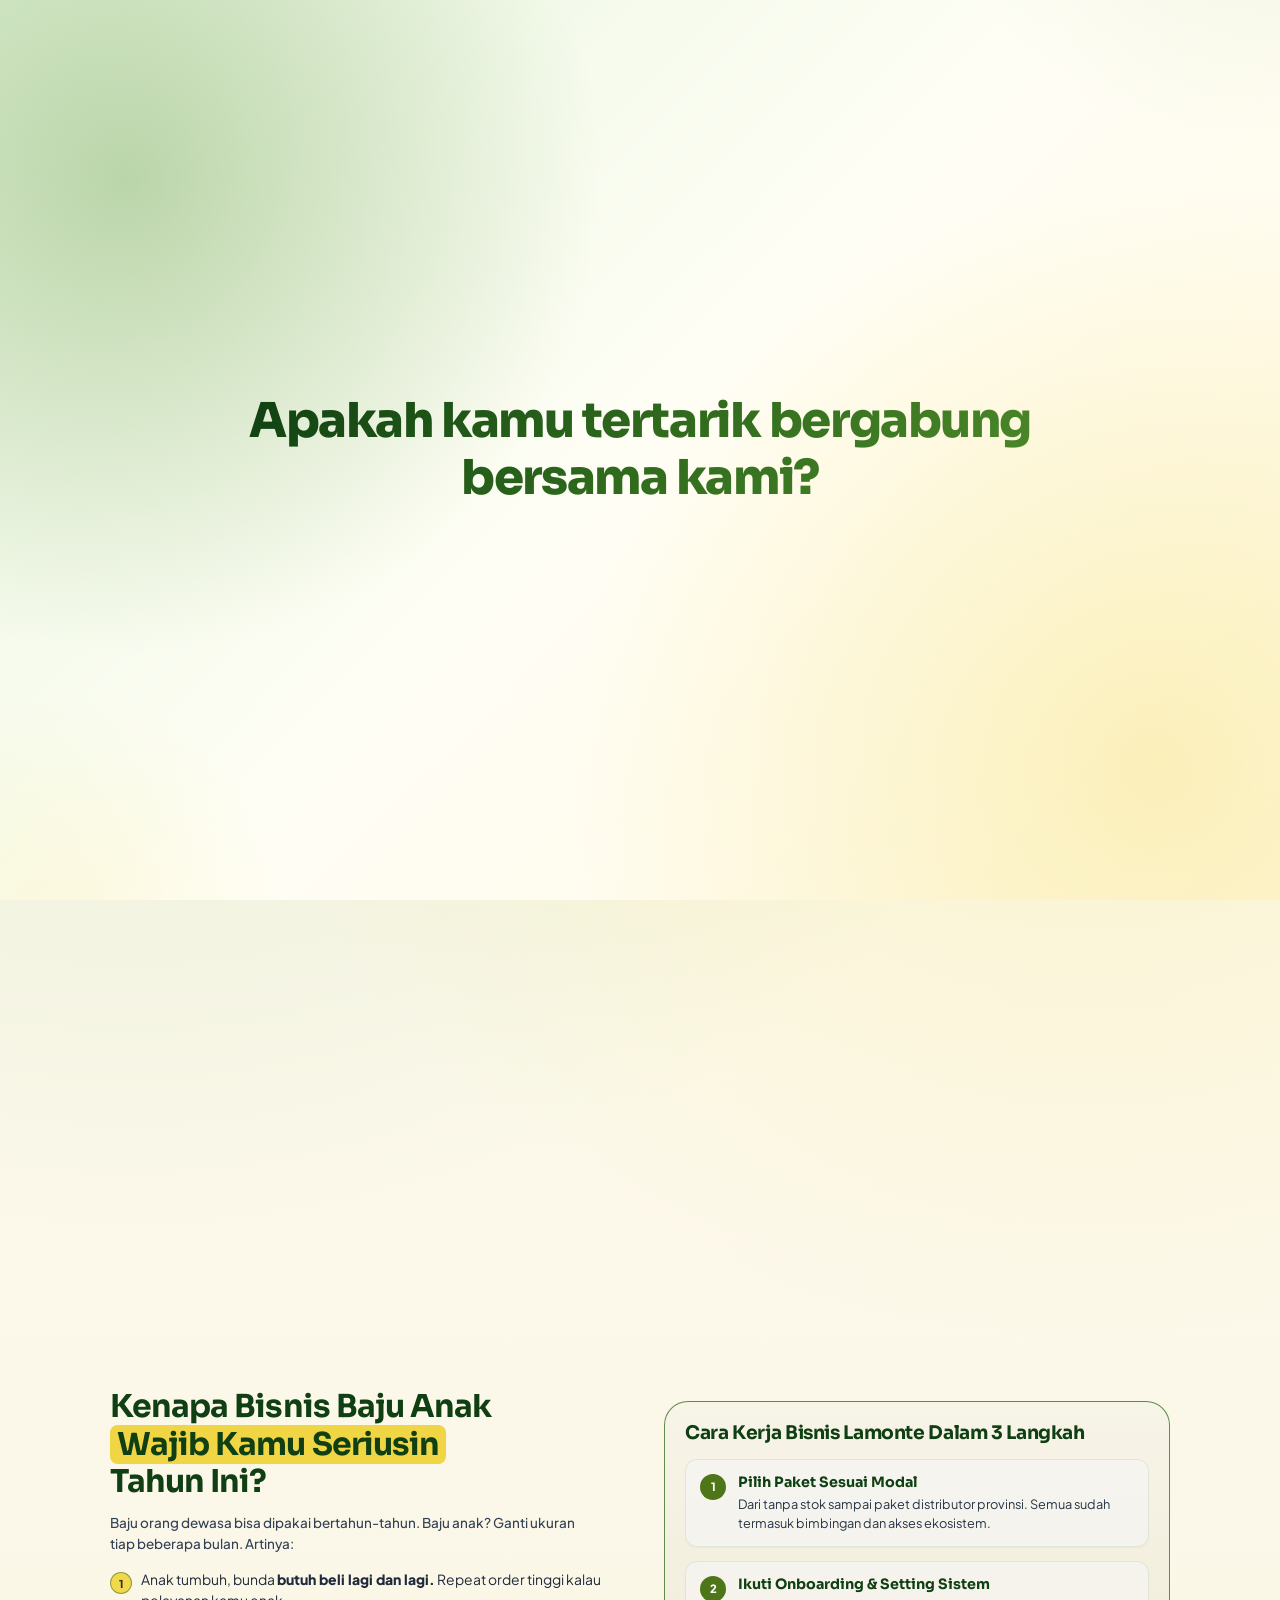
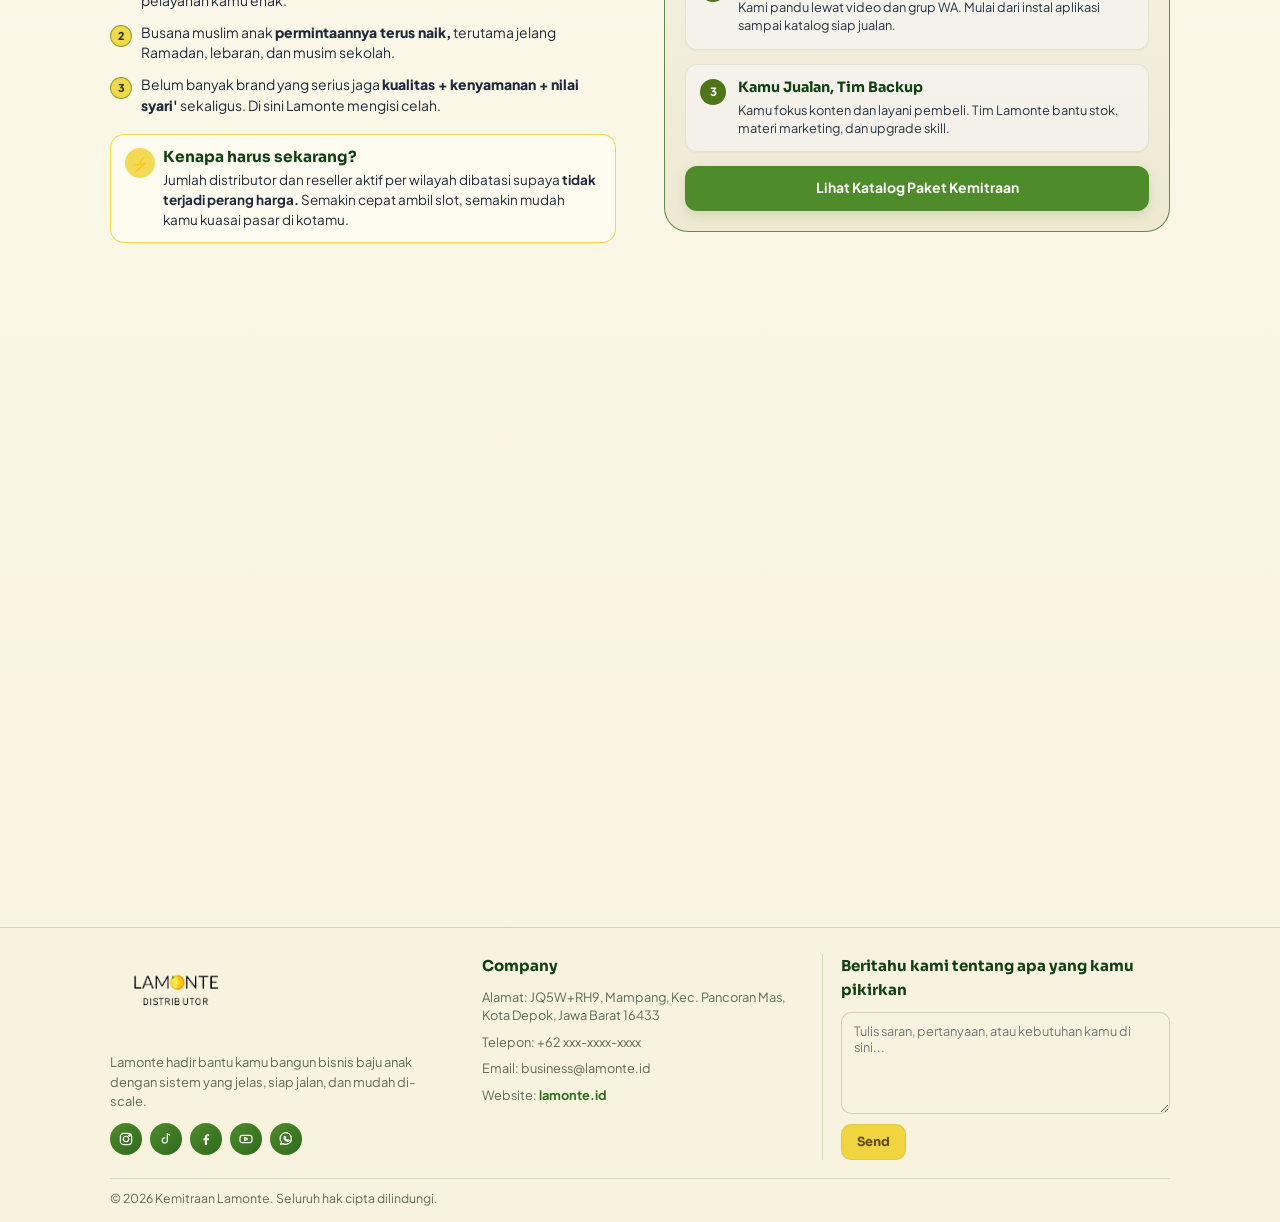
==== commit 436f81bc: "focus terang" ====
--- a/index.html
+++ b/index.html
@@ -13,10 +13,7 @@
       (function () {
         try {
           const savedTheme = localStorage.getItem("lamonte-theme");
-          const prefersDark =
-            window.matchMedia &&
-            window.matchMedia("(prefers-color-scheme: dark)").matches;
-          const theme = savedTheme || (prefersDark ? "dark" : "light");
+          const theme = savedTheme || "light";
           document.documentElement.setAttribute("data-theme", theme);
         } catch (error) {
           document.documentElement.setAttribute("data-theme", "light");
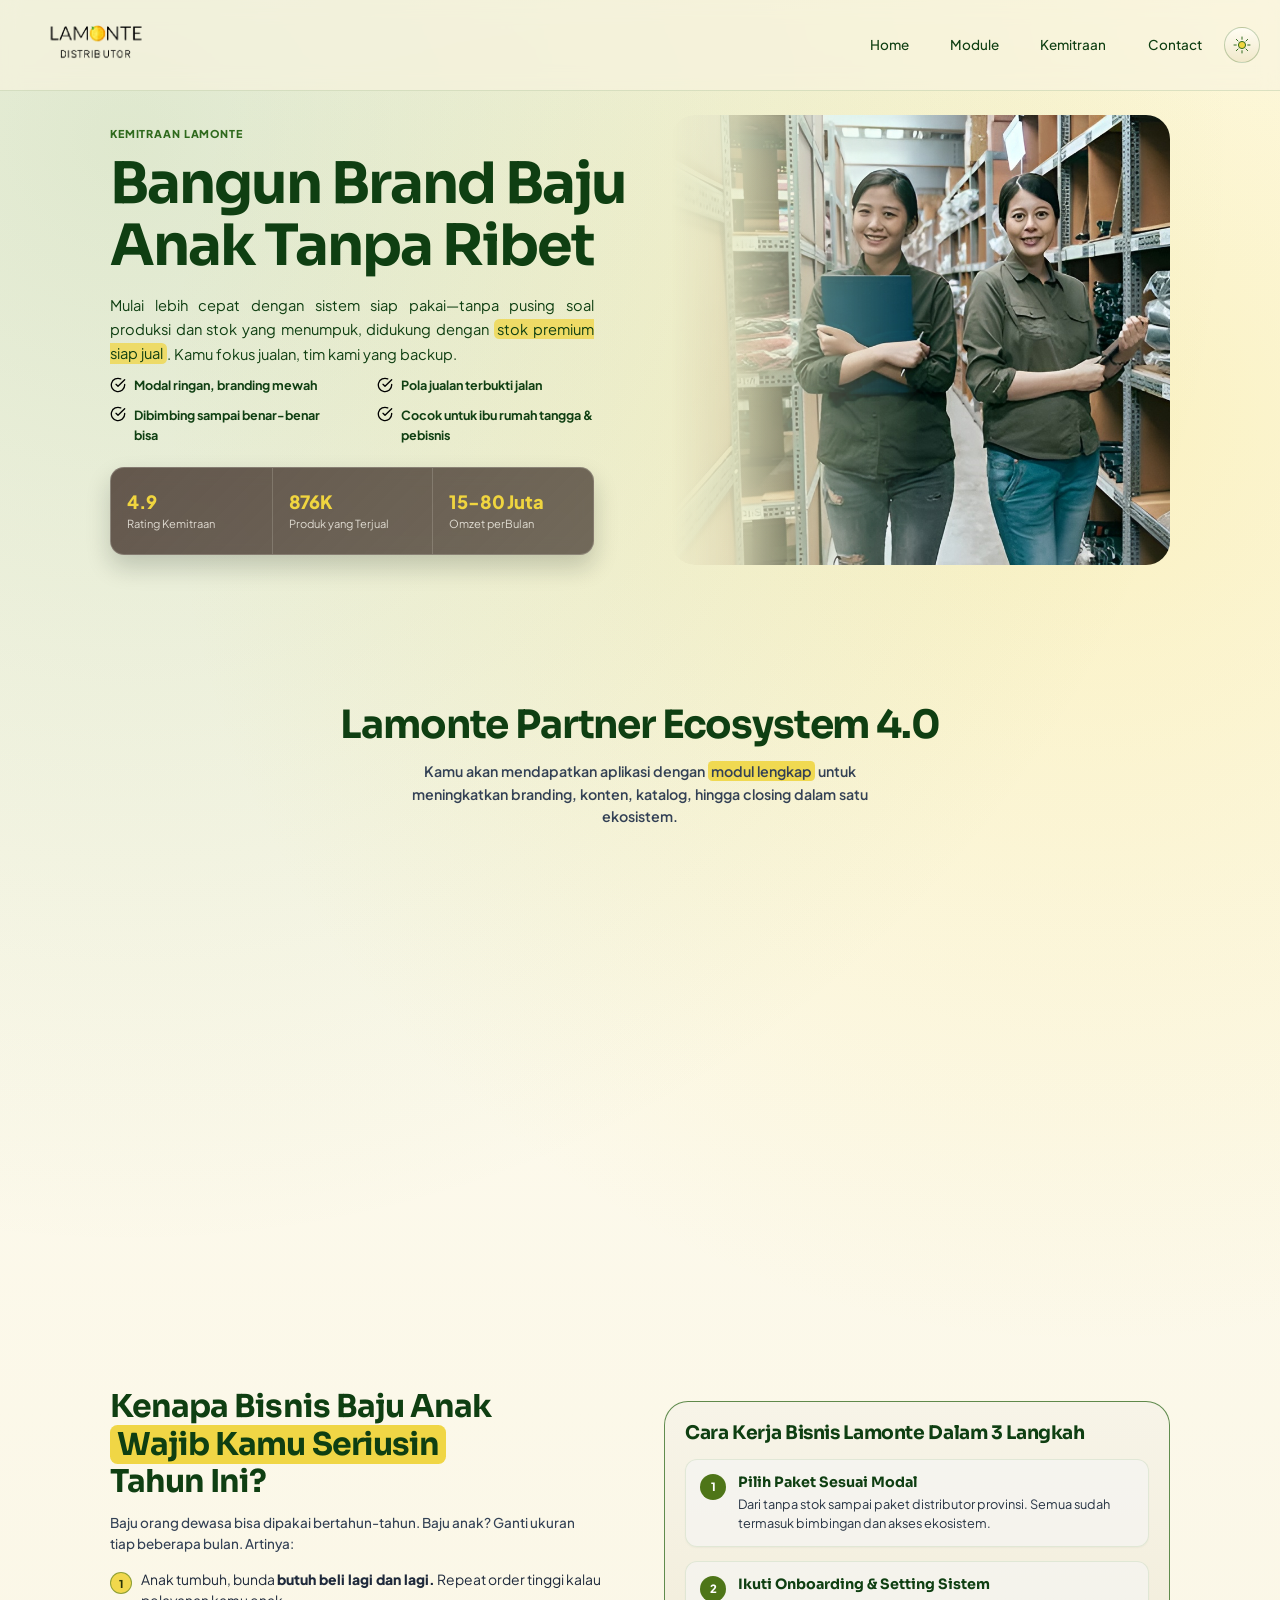
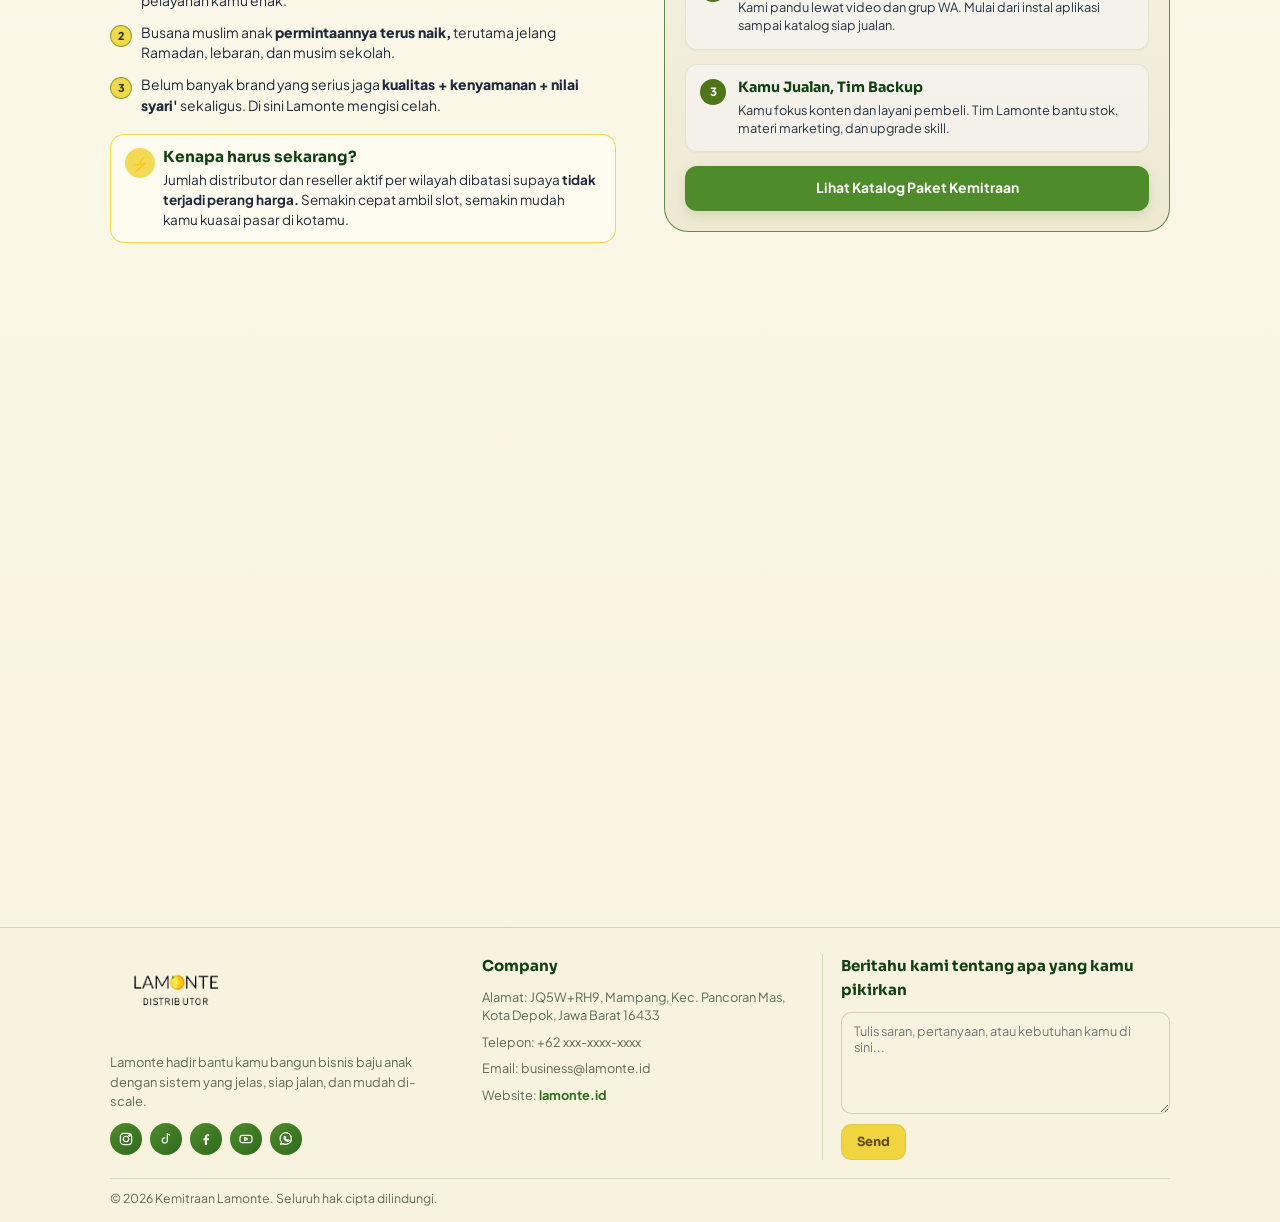
==== commit a3223f32: "update intro screen" ====
--- a/index.html
+++ b/index.html
@@ -782,28 +782,10 @@
         const intro = document.getElementById("introScreen");
         if (!intro) return;
 
-        const seenKey = "lamonte-intro-seen";
         const closeIntro = function () {
           intro.classList.add("is-hidden");
           document.body.classList.remove("has-intro");
-          try {
-            localStorage.setItem(seenKey, "1");
-          } catch (error) {
-            // no-op
-          }
         };
-
-        let alreadySeen = false;
-        try {
-          alreadySeen = localStorage.getItem(seenKey) === "1";
-        } catch (error) {
-          alreadySeen = false;
-        }
-
-        if (alreadySeen) {
-          intro.classList.add("is-hidden");
-          return;
-        }
 
         document.body.classList.add("has-intro");
 
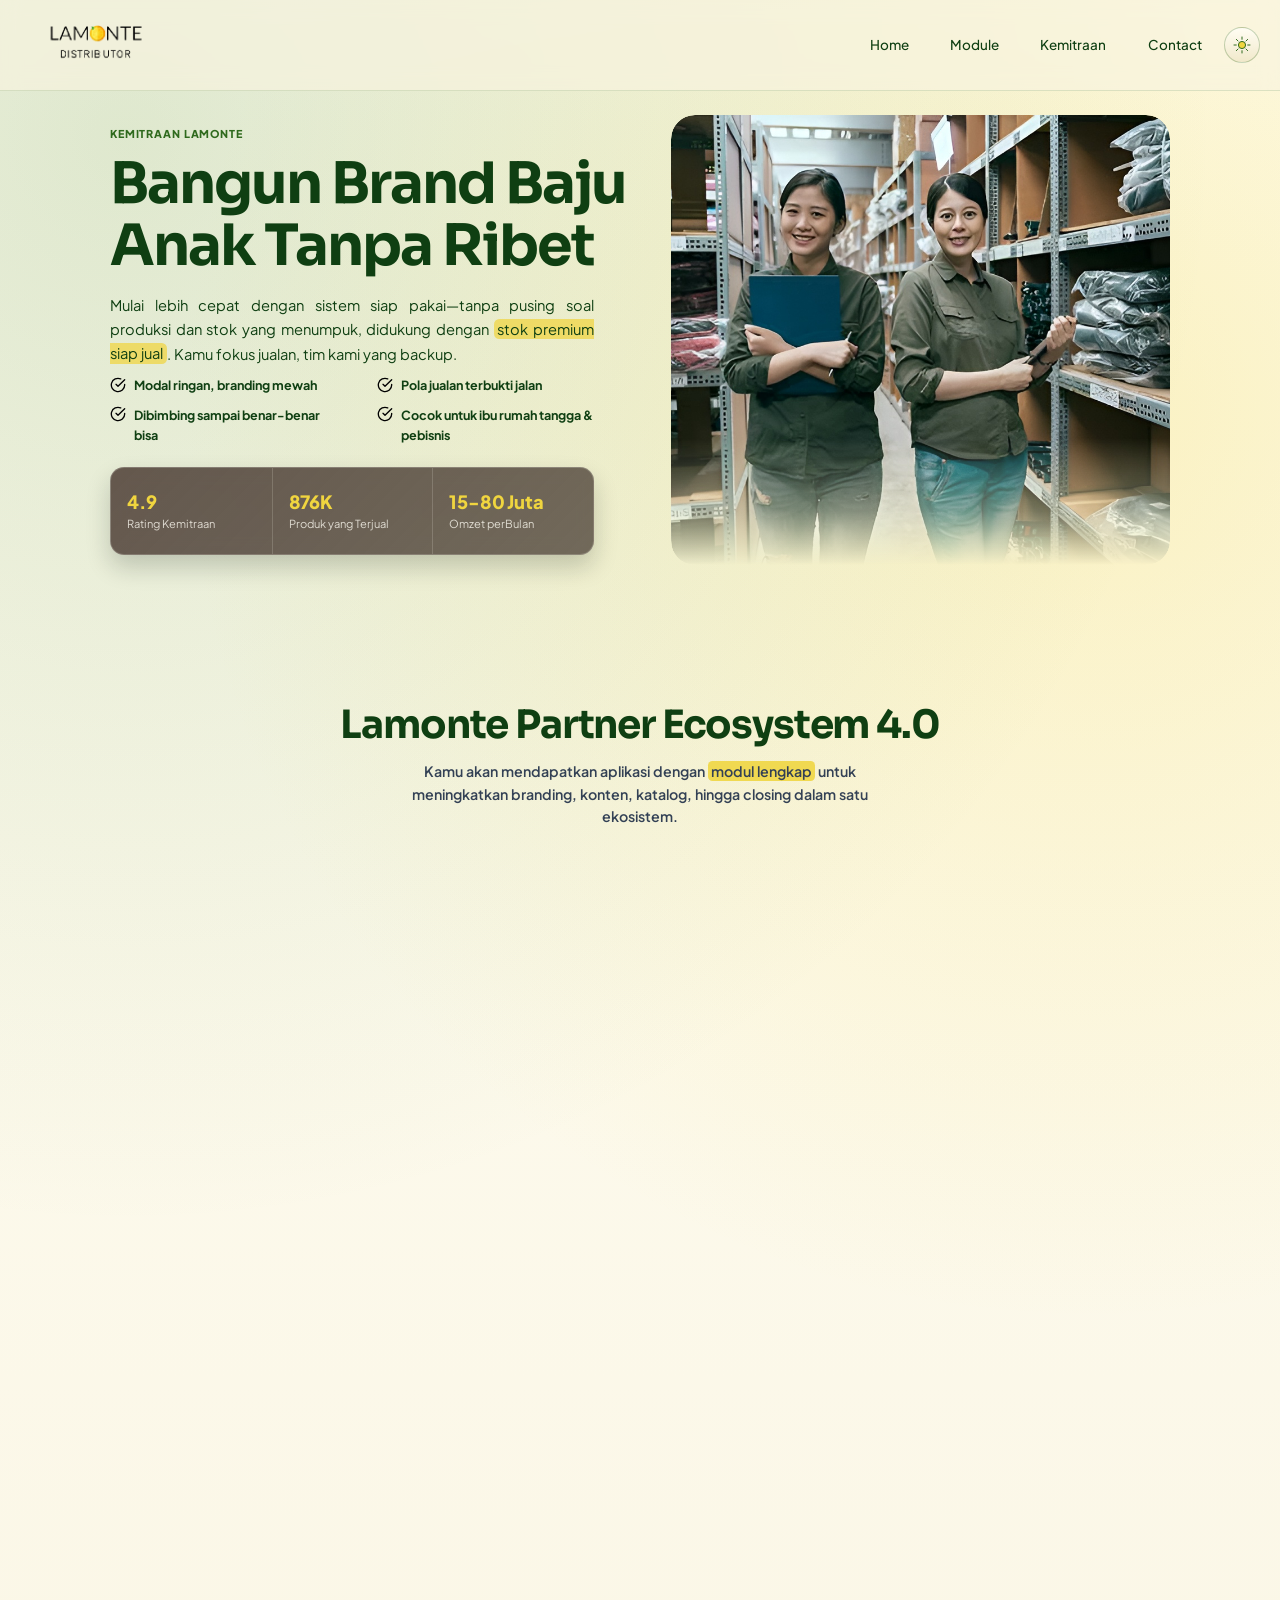
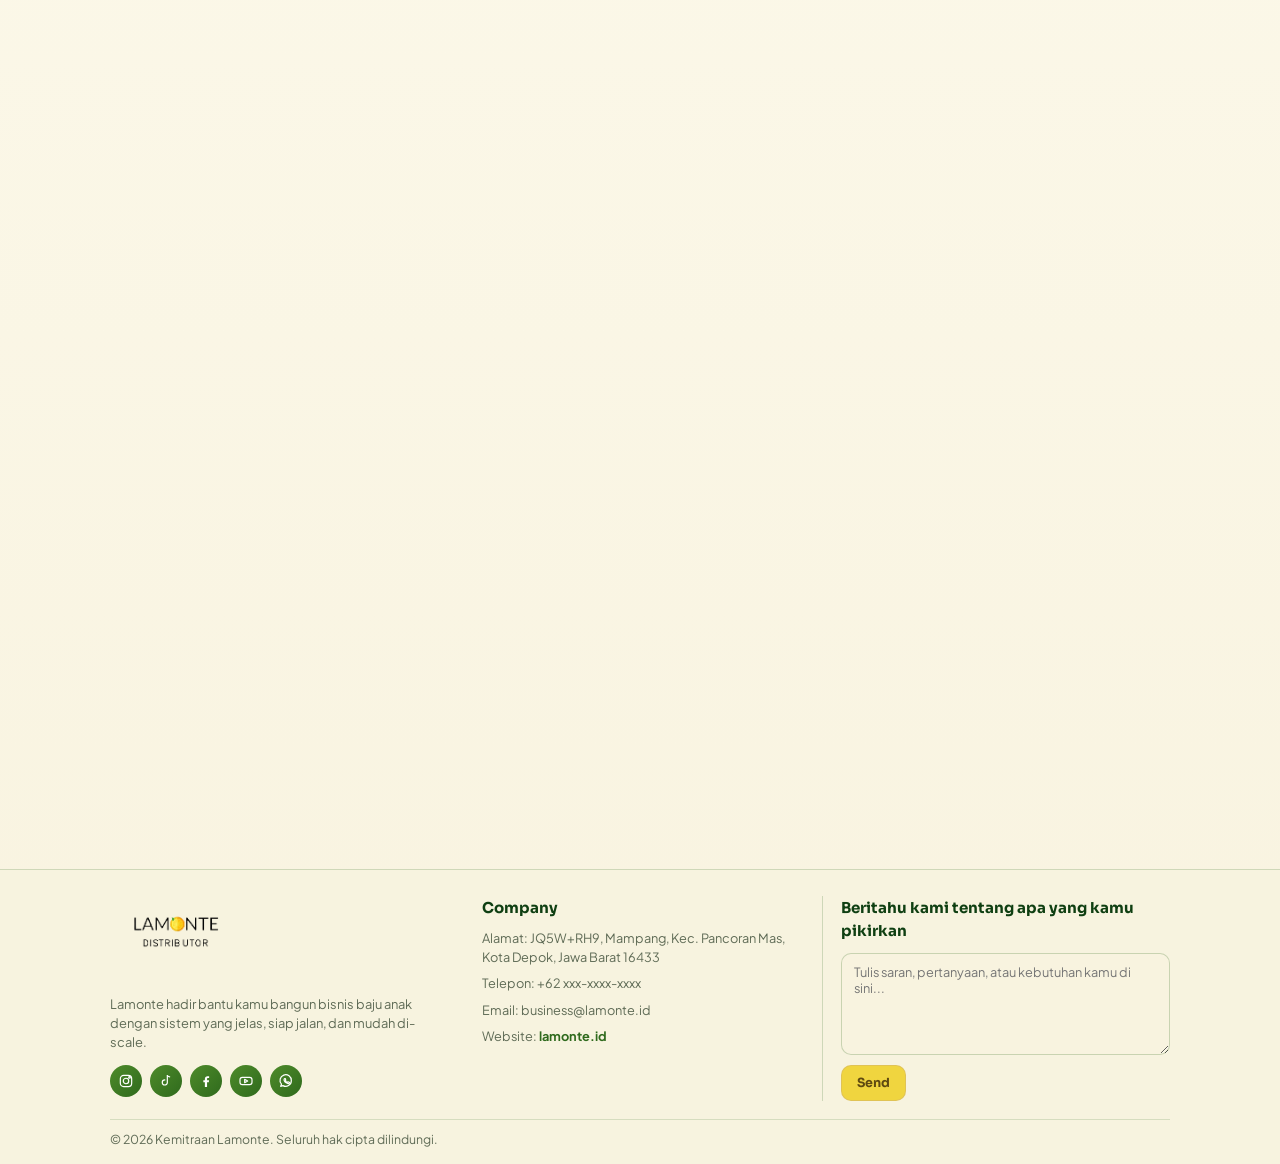
==== commit 1baeffdc: "responsive mobile" ====
--- a/index.html
+++ b/index.html
@@ -50,7 +50,19 @@
           </a>
 
           <div class="nav-actions">
-            <nav class="site-nav" aria-label="Navigasi utama">
+            <button
+              class="nav-toggle"
+              type="button"
+              aria-label="Buka menu navigasi"
+              aria-expanded="false"
+              aria-controls="siteNavMenu"
+            >
+              <span class="nav-toggle-bar"></span>
+              <span class="nav-toggle-bar"></span>
+              <span class="nav-toggle-bar"></span>
+            </button>
+
+            <nav class="site-nav" id="siteNavMenu" aria-label="Navigasi utama">
               <a href="#tentang">Home</a>
               <a href="#program">Module</a>
               <a href="#kemitraan">Kemitraan</a>
@@ -782,10 +794,34 @@
         const intro = document.getElementById("introScreen");
         if (!intro) return;
 
+        const seenKey = "lamonte-intro-seen";
+        const navEntry =
+          performance && typeof performance.getEntriesByType === "function"
+            ? performance.getEntriesByType("navigation")[0]
+            : null;
+        const isReload = navEntry ? navEntry.type === "reload" : false;
+
         const closeIntro = function () {
           intro.classList.add("is-hidden");
           document.body.classList.remove("has-intro");
+          try {
+            sessionStorage.setItem(seenKey, "1");
+          } catch (error) {
+            // no-op
+          }
         };
+
+        let alreadySeen = false;
+        try {
+          alreadySeen = sessionStorage.getItem(seenKey) === "1";
+        } catch (error) {
+          alreadySeen = false;
+        }
+
+        if (alreadySeen && !isReload) {
+          intro.classList.add("is-hidden");
+          return;
+        }
 
         document.body.classList.add("has-intro");
 
@@ -826,6 +862,50 @@
             localStorage.setItem("lamonte-theme", nextTheme);
           } catch (error) {
             // no-op
+          }
+        });
+      })();
+
+      (function () {
+        const navToggle = document.querySelector(".nav-toggle");
+        const navMenu = document.getElementById("siteNavMenu");
+        const header = document.querySelector(".site-header");
+        if (!navToggle || !navMenu || !header) return;
+
+        const setMenuState = function (isOpen) {
+          header.classList.toggle("is-nav-open", isOpen);
+          navToggle.setAttribute("aria-expanded", isOpen ? "true" : "false");
+          navToggle.setAttribute(
+            "aria-label",
+            isOpen ? "Tutup menu navigasi" : "Buka menu navigasi",
+          );
+        };
+
+        navToggle.addEventListener("click", function () {
+          const isOpen = header.classList.contains("is-nav-open");
+          setMenuState(!isOpen);
+        });
+
+        document.addEventListener("click", function (event) {
+          if (
+            !header.classList.contains("is-nav-open") ||
+            header.contains(event.target)
+          ) {
+            return;
+          }
+
+          setMenuState(false);
+        });
+
+        navMenu.querySelectorAll("a").forEach(function (link) {
+          link.addEventListener("click", function () {
+            setMenuState(false);
+          });
+        });
+
+        window.addEventListener("resize", function () {
+          if (window.innerWidth > 768) {
+            setMenuState(false);
           }
         });
       })();
@@ -949,11 +1029,19 @@
         const cardsObserver = new IntersectionObserver(
           function (entries) {
             entries.forEach(function (entry) {
-              if (entry.intersectionRatio >= 0.95) {
+              const imageHeight = window.innerWidth <= 680 ? 108 : 148;
+              const isImageAreaVisible =
+                entry.boundingClientRect.top > -imageHeight;
+
+              if (
+                entry.isIntersecting &&
+                isImageAreaVisible &&
+                entry.intersectionRatio >= 0.55
+              ) {
                 moduleSection.classList.add("is-slider-visible");
                 activate(moduleSection, "is-cards-active");
                 window.dispatchEvent(new Event("module-cards-activate"));
-              } else if (entry.intersectionRatio < 0.95) {
+              } else {
                 moduleSection.classList.remove("is-slider-visible");
                 moduleSection.classList.remove("is-cards-active");
                 window.dispatchEvent(new Event("module-cards-reset"));
@@ -961,7 +1049,7 @@
             });
           },
           {
-            threshold: [0, 0.8, 0.95, 1],
+            threshold: [0, 0.35, 0.55, 0.8],
           },
         );
 
@@ -1146,19 +1234,26 @@
 
       (function () {
         const mitraSection = document.querySelector(".mitra-section");
-        if (!mitraSection || !("IntersectionObserver" in window)) return;
+        if (!mitraSection) return;
+
+        if (!("IntersectionObserver" in window)) {
+          mitraSection.classList.add("is-mitra-visible");
+          return;
+        }
+
+        const revealThreshold = window.innerWidth <= 768 ? 0.25 : 0.8;
 
         const mitraObserver = new IntersectionObserver(
           (entries) => {
             entries.forEach((entry) => {
-              if (entry.intersectionRatio >= 0.8) {
+              if (entry.intersectionRatio >= revealThreshold) {
                 mitraSection.classList.add("is-mitra-visible");
               } else if (!entry.isIntersecting) {
                 mitraSection.classList.remove("is-mitra-visible");
               }
             });
           },
-          { threshold: [0, 0.8, 0.95, 1] },
+          { threshold: [0, revealThreshold, 0.95, 1] },
         );
 
         mitraObserver.observe(mitraSection);
@@ -1168,6 +1263,7 @@
         const testimonialSection = document.querySelector(
           ".testimonial-section",
         );
+        const mitraSection = document.querySelector(".mitra-section");
         const testimonialGrid = testimonialSection
           ? testimonialSection.querySelector(".testimonial-grid")
           : null;
@@ -1195,6 +1291,13 @@
         const syncTestimonialVisibility = function () {
           if (isFooterBlockingTestimonial) {
             testimonialSection.classList.remove("is-testimonial-visible");
+            if (window.innerWidth <= 768 && mitraSection) {
+              const rect = mitraSection.getBoundingClientRect();
+              const isMitraInView =
+                rect.top < window.innerHeight * 0.8 &&
+                rect.bottom > window.innerHeight * 0.15;
+              mitraSection.classList.toggle("is-mitra-visible", isMitraInView);
+            }
             return;
           }
 
@@ -1202,6 +1305,20 @@
             testimonialSection.classList.add("is-testimonial-visible");
           } else {
             testimonialSection.classList.remove("is-testimonial-visible");
+          }
+
+          if (window.innerWidth <= 768 && mitraSection) {
+            if (
+              testimonialSection.classList.contains("is-testimonial-visible")
+            ) {
+              mitraSection.classList.remove("is-mitra-visible");
+            } else {
+              const rect = mitraSection.getBoundingClientRect();
+              const isMitraInView =
+                rect.top < window.innerHeight * 0.8 &&
+                rect.bottom > window.innerHeight * 0.15;
+              mitraSection.classList.toggle("is-mitra-visible", isMitraInView);
+            }
           }
         };
 
--- a/assets/styles.css
+++ b/assets/styles.css
@@ -765,26 +765,26 @@
   position: absolute;
   z-index: 3;
   inset: 0;
-  width: calc(100% + 160px);
+  width: 100%;
   height: 100%;
-  right: -80px;
+  right: 0;
   object-fit: cover;
-  object-position: 96% center;
+  object-position: center 30%;
   border-radius: inherit;
   box-shadow: 0 18px 32px rgba(27, 19, 10, 0.2);
   -webkit-mask-image: linear-gradient(
-    to right,
-    transparent 0%,
-    rgba(0, 0, 0, 0.18) 10%,
-    rgba(0, 0, 0, 0.72) 24%,
-    rgba(0, 0, 0, 1) 38%
+    to bottom,
+    rgba(0, 0, 0, 1) 0%,
+    rgba(0, 0, 0, 1) 72%,
+    rgba(0, 0, 0, 0.58) 88%,
+    transparent 100%
   );
   mask-image: linear-gradient(
-    to right,
-    transparent 0%,
-    rgba(0, 0, 0, 0.18) 10%,
-    rgba(0, 0, 0, 0.72) 24%,
-    rgba(0, 0, 0, 1) 38%
+    to bottom,
+    rgba(0, 0, 0, 1) 0%,
+    rgba(0, 0, 0, 1) 72%,
+    rgba(0, 0, 0, 0.58) 88%,
+    transparent 100%
   );
 }
 
@@ -1158,7 +1158,7 @@
 .mitra-layout {
   display: grid;
   grid-template-columns: minmax(0, 1fr) minmax(0, 1fr);
-  gap: clamp(32px, 4vw, 48px);
+  gap: clamp(24px, 3.4vw, 38px);
   align-items: center;
 }
 
@@ -1166,7 +1166,7 @@
   margin: 0;
   max-width: 18ch;
   line-height: 1.14;
-  font-size: clamp(1.4rem, 2.8vw, 2.1rem);
+  font-size: clamp(1.25rem, 2.4vw, 1.85rem);
   letter-spacing: -0.03em;
 }
 
@@ -1181,131 +1181,131 @@
   margin: 12px 0 0;
   max-width: 47ch;
   color: #334155;
-  font-size: 0.9rem;
+  font-size: 0.84rem;
   font-weight: 500;
 }
 
 .mitra-reasons {
-  margin: 16px 0 0;
+  margin: 14px 0 0;
   padding: 0;
   list-style: none;
   display: grid;
-  gap: 11px;
+  gap: 9px;
 }
 
 .mitra-reasons li {
+  display: grid;
+  grid-template-columns: 20px minmax(0, 1fr);
+  align-items: start;
+  gap: 8px;
+}
+
+.mitra-badge {
+  width: 20px;
+  height: 20px;
+  border-radius: 50%;
+  display: grid;
+  place-items: center;
+  margin-top: 2px;
+  font-size: 0.66rem;
+  font-weight: 800;
+  color: #2a3509;
+  border: 1px solid rgba(47, 106, 29, 0.5);
+  background: rgba(240, 213, 63, 0.92);
+}
+
+.mitra-reasons p {
+  margin: 0;
+  color: #1e293b;
+  font-size: 0.84rem;
+  line-height: 1.42;
+}
+
+.mitra-reasons strong {
+  font-weight: 800;
+}
+
+.mitra-alert {
+  margin-top: 14px;
+  border: 1px solid rgba(240, 213, 63, 0.92);
+  border-radius: 12px;
+  padding: 10px 11px;
+  background: rgba(255, 253, 243, 0.78);
+  display: grid;
+  grid-template-columns: 24px minmax(0, 1fr);
+  gap: 7px;
+}
+
+.mitra-alert-icon {
+  width: 24px;
+  height: 24px;
+  border-radius: 50%;
+  display: grid;
+  place-items: center;
+  font-size: 0.78rem;
+  color: #2f6a1d;
+  background: rgba(240, 213, 63, 0.88);
+}
+
+.mitra-alert h3 {
+  margin: 0;
+  font-size: 0.9rem;
+  line-height: 1.2;
+}
+
+.mitra-alert p {
+  margin: 4px 0 0;
+  color: #1e293b;
+  font-size: 0.82rem;
+  line-height: 1.38;
+}
+
+.mitra-flow {
+  border: 1px solid rgba(47, 106, 29, 0.75);
+  border-radius: 18px;
+  padding: clamp(10px, 1.4vw, 14px);
+  background: linear-gradient(180deg, #f7f4e8 0%, #efe9d2 100%);
+}
+
+.mitra-flow h3 {
+  margin: 0;
+  font-size: 1.08rem;
+  line-height: 1.2;
+  letter-spacing: -0.02em;
+}
+
+.mitra-steps {
+  margin-top: 10px;
+  display: grid;
+  gap: 10px;
+}
+
+.mitra-step {
   display: grid;
   grid-template-columns: 22px minmax(0, 1fr);
   align-items: start;
   gap: 9px;
-}
-
-.mitra-badge {
+  padding: 10px;
+  border-radius: 10px;
+  background: rgba(245, 245, 245, 0.6);
+  border: 1px solid rgba(78, 139, 42, 0.12);
+  box-shadow: 0 1px 2px rgba(0, 0, 0, 0.04);
+  transition: all 0.3s ease;
+}
+
+.mitra-step:hover {
+  background: rgba(245, 245, 245, 0.85);
+  border-color: rgba(78, 139, 42, 0.2);
+  box-shadow: 0 4px 12px rgba(78, 139, 42, 0.1);
+}
+
+.mitra-step-number {
   width: 22px;
   height: 22px;
   border-radius: 50%;
   display: grid;
   place-items: center;
-  margin-top: 2px;
-  font-size: 0.72rem;
-  font-weight: 800;
-  color: #2a3509;
-  border: 1px solid rgba(47, 106, 29, 0.5);
-  background: rgba(240, 213, 63, 0.92);
-}
-
-.mitra-reasons p {
-  margin: 0;
-  color: #1e293b;
-  font-size: 0.93rem;
-  line-height: 1.48;
-}
-
-.mitra-reasons strong {
-  font-weight: 800;
-}
-
-.mitra-alert {
-  margin-top: 18px;
-  border: 1px solid rgba(240, 213, 63, 0.92);
-  border-radius: 14px;
-  padding: 13px 14px;
-  background: rgba(255, 253, 243, 0.78);
-  display: grid;
-  grid-template-columns: 30px minmax(0, 1fr);
-  gap: 8px;
-}
-
-.mitra-alert-icon {
-  width: 30px;
-  height: 30px;
-  border-radius: 50%;
-  display: grid;
-  place-items: center;
-  font-size: 0.95rem;
-  color: #2f6a1d;
-  background: rgba(240, 213, 63, 0.88);
-}
-
-.mitra-alert h3 {
-  margin: 0;
-  font-size: 1.02rem;
-  line-height: 1.2;
-}
-
-.mitra-alert p {
-  margin: 4px 0 0;
-  color: #1e293b;
-  font-size: 0.9rem;
-  line-height: 1.45;
-}
-
-.mitra-flow {
-  border: 1px solid rgba(47, 106, 29, 0.75);
-  border-radius: 24px;
-  padding: clamp(14px, 1.8vw, 20px);
-  background: linear-gradient(180deg, #f7f4e8 0%, #efe9d2 100%);
-}
-
-.mitra-flow h3 {
-  margin: 0;
-  font-size: 1.25rem;
-  line-height: 1.2;
-  letter-spacing: -0.02em;
-}
-
-.mitra-steps {
-  margin-top: 14px;
-  display: grid;
-  gap: 14px;
-}
-
-.mitra-step {
-  display: grid;
-  grid-template-columns: 26px minmax(0, 1fr);
-  align-items: start;
-  gap: 12px;
-  padding: 14px;
-  border-radius: 12px;
-  background: rgba(245, 245, 245, 0.6);
-  border: 1px solid rgba(78, 139, 42, 0.12);
-  box-shadow: 0 1px 2px rgba(0, 0, 0, 0.04);
-  transition: all 0.3s ease;
-}
-
-.mitra-step:hover {
-  background: rgba(245, 245, 245, 0.85);
-  border-color: rgba(78, 139, 42, 0.2);
-  box-shadow: 0 4px 12px rgba(78, 139, 42, 0.1);
-}
-
-.mitra-step-number {
-  width: 26px;
-  height: 26px;
-  border-radius: 50%;
-  display: grid;
-  place-items: center;
-  font-size: 0.76rem;
+  font-size: 0.66rem;
   font-weight: 800;
   color: #ffffff;
   background: #4e7518;
@@ -1313,15 +1313,15 @@
 
 .mitra-step h4 {
   margin: 0;
-  font-size: 0.95rem;
+  font-size: 0.84rem;
   line-height: 1.24;
 }
 
 .mitra-step p {
   margin: 4px 0 0;
   color: #273444;
-  font-size: 0.85rem;
-  line-height: 1.45;
+  font-size: 0.78rem;
+  line-height: 1.36;
 }
 
 .mitra-cta {
@@ -1330,11 +1330,11 @@
   align-items: center;
   justify-content: center;
   gap: 8px;
-  padding: 11px 24px;
+  padding: 9px 18px;
   border: none;
   border-radius: 12px;
   text-decoration: none;
-  font-size: 0.93rem;
+  font-size: 0.84rem;
   font-weight: 700;
   color: #ffffff;
   background: #4e8b2a;
@@ -1711,6 +1711,14 @@
   opacity: 1;
   transform: translateX(0);
   transition-delay: 0.46s;
+}
+
+.catalog-hero.is-panel-hidden .catalog-panel {
+  opacity: 0;
+  transform: translateX(20px);
+  pointer-events: none;
+  visibility: hidden;
+  transition-delay: 0s;
 }
 
 .catalog-hero h1 {
@@ -2196,8 +2204,12 @@
   }
 
   .products-grid {
-    overflow: visible;
-    padding-right: 0;
+    overflow-y: auto;
+    overflow-x: hidden;
+    max-height: calc(100svh - 188px);
+    padding-right: 6px;
+    -webkit-overflow-scrolling: touch;
+    overscroll-behavior: contain;
   }
 }
 
@@ -2238,7 +2250,17 @@
   }
 
   .products-grid.is-list .product-card {
-    grid-template-columns: 1fr;
+    display: grid;
+    grid-template-columns: minmax(116px, 36vw) minmax(0, 1fr);
+    align-items: stretch;
+  }
+
+  .products-grid.is-list .product-media {
+    min-height: 100%;
+  }
+
+  .products-grid.is-list .product-body {
+    padding: 12px 12px 14px;
   }
 
   .products-section .container {
@@ -2254,8 +2276,12 @@
   }
 
   .products-grid {
-    overflow: visible;
-    padding-right: 0;
+    overflow-y: auto;
+    overflow-x: hidden;
+    max-height: calc(100svh - 210px);
+    padding-right: 6px;
+    -webkit-overflow-scrolling: touch;
+    overscroll-behavior: contain;
   }
 
   .product-media {
@@ -2321,7 +2347,7 @@
   }
 
   .mitra-flow {
-    order: -1;
+    order: 0;
   }
 
   .mitra-flow h3 {
@@ -2392,11 +2418,12 @@
 
   .module-head {
     margin-bottom: 22px;
-    text-align: left;
+    text-align: center;
   }
 
   .module-head p {
-    margin-left: 0;
+    margin-left: auto;
+    margin-right: auto;
   }
 
   .module-slider {
@@ -2462,7 +2489,7 @@
   }
 
   .testimonial-head {
-    text-align: left;
+    text-align: center;
   }
 
   .testimonial-head h2 {
--- a/assets/media-queries.css
+++ b/assets/media-queries.css
@@ -33,6 +33,38 @@
     gap: 10px;
   }
 
+  .hero-stats {
+    grid-template-columns: repeat(3, minmax(0, 1fr));
+    gap: 0;
+    width: 100%;
+    max-width: 100%;
+    border-radius: 12px;
+  }
+
+  .hero-stat {
+    min-height: 64px;
+    padding: 9px 8px;
+    gap: 2px;
+    align-items: center;
+    text-align: center;
+  }
+
+  .hero-stat strong {
+    font-size: 0.96rem;
+    line-height: 1.05;
+  }
+
+  .hero-stat p {
+    max-width: none;
+    font-size: 0.62rem;
+    line-height: 1.22;
+  }
+
+  .hero-stat + .hero-stat {
+    border-left: 1px solid rgba(255, 253, 243, 0.16);
+    padding-left: 8px;
+  }
+
   .hero-visual {
     min-height: 280px;
     order: -1;
@@ -43,20 +75,123 @@
   }
 
   .module-card {
-    min-height: 320px;
+    min-height: 250px;
   }
 
   .module-media {
-    height: 120px;
+    height: 108px;
+  }
+
+  .module-body {
+    padding: 12px 12px 10px;
+    gap: 6px;
+  }
+
+  .module-card h3 {
+    font-size: 0.98rem;
+  }
+
+  .module-desc {
+    font-size: 0.79rem;
+    line-height: 1.42;
+  }
+
+  .module-meta {
+    font-size: 0.75rem;
+  }
+
+  .module-chip {
+    padding: 7px 9px;
+    font-size: 0.72rem;
   }
 
   .mitra-copy h2 {
-    font-size: 1.45rem;
+    font-size: 1.2rem;
+    line-height: 1.18;
+  }
+
+  .mitra-intro {
+    font-size: 0.78rem;
+    line-height: 1.4;
+  }
+
+  .mitra-reasons {
+    gap: 8px;
+  }
+
+  .mitra-reasons li {
+    grid-template-columns: 20px minmax(0, 1fr);
+    gap: 7px;
+  }
+
+  .mitra-badge {
+    width: 20px;
+    height: 20px;
+    font-size: 0.66rem;
+  }
+
+  .mitra-reasons p {
+    font-size: 0.74rem;
+    line-height: 1.38;
+  }
+
+  .mitra-alert {
+    margin-top: 12px;
+    border-radius: 11px;
+    padding: 10px 10px;
+    grid-template-columns: 24px minmax(0, 1fr);
+    gap: 6px;
+  }
+
+  .mitra-alert-icon {
+    width: 24px;
+    height: 24px;
+    font-size: 0.78rem;
+  }
+
+  .mitra-alert h3 {
+    font-size: 0.82rem;
+  }
+
+  .mitra-alert p {
+    font-size: 0.72rem;
+    line-height: 1.35;
+  }
+
+  .mitra-flow {
+    border-radius: 14px;
+    padding: 9px;
+  }
+
+  .mitra-flow h3 {
+    font-size: 0.96rem;
+  }
+
+  .mitra-steps {
+    margin-top: 10px;
+    gap: 9px;
   }
 
   .mitra-step {
-    gap: 10px;
-    padding: 12px;
+    grid-template-columns: 22px minmax(0, 1fr);
+    gap: 8px;
+    padding: 9px;
+  }
+
+  .mitra-step-number {
+    width: 22px;
+    height: 22px;
+    font-size: 0.66rem;
+  }
+
+  .mitra-step h4 {
+    font-size: 0.78rem;
+  }
+
+  .mitra-step p {
+    margin-top: 3px;
+    font-size: 0.72rem;
+    line-height: 1.33;
   }
 
   .testimonial-head h2 {
@@ -64,13 +199,37 @@
   }
 
   .testimonial-card {
-    flex-basis: 90vw;
-    min-height: 240px;
-    padding: 14px;
+    flex-basis: 80vw;
+    min-height: 196px;
+    padding: 10px;
   }
 
   .testimonial-quote {
-    font-size: 1.4rem;
+    font-size: 1.08rem;
+    margin-bottom: 6px;
+  }
+
+  .testimonial-text {
+    font-size: 0.74rem;
+    line-height: 1.32;
+  }
+
+  .testimonial-stars {
+    margin: 8px 0 7px;
+    font-size: 0.8rem;
+  }
+
+  .testimonial-avatar {
+    width: 30px;
+    height: 30px;
+  }
+
+  .testimonial-author h3 {
+    font-size: 0.78rem;
+  }
+
+  .testimonial-author p {
+    font-size: 0.68rem;
   }
 
   .catalog-hero-copy h1 {
@@ -109,7 +268,27 @@
   }
 
   .hero-stats {
-    grid-template-columns: 1fr 1fr;
+    grid-template-columns: repeat(3, minmax(0, 1fr));
+    gap: 0;
+    width: 100%;
+    max-width: 100%;
+  }
+
+  .hero-stat {
+    min-height: 72px;
+    padding: 10px 10px;
+    align-items: center;
+    text-align: center;
+  }
+
+  .hero-stat strong {
+    font-size: 1.02rem;
+  }
+
+  .hero-stat p {
+    max-width: none;
+    font-size: 0.66rem;
+    line-height: 1.24;
   }
 
   .hero-visual {
@@ -121,15 +300,68 @@
   }
 
   .module-card {
-    min-height: 340px;
+    min-height: 270px;
+  }
+
+  .module-body {
+    padding: 13px 13px 11px;
+    gap: 7px;
+  }
+
+  .module-media {
+    height: 116px;
+  }
+
+  .module-card h3 {
+    font-size: 1rem;
+  }
+
+  .module-desc {
+    font-size: 0.82rem;
   }
 
   .mitra-copy h2 {
-    font-size: 1.55rem;
+    font-size: 1.3rem;
   }
 
   .mitra-layout {
-    gap: 20px;
+    gap: 16px;
+  }
+
+  .mitra-intro {
+    font-size: 0.81rem;
+  }
+
+  .mitra-reasons p {
+    font-size: 0.78rem;
+  }
+
+  .mitra-alert h3 {
+    font-size: 0.86rem;
+  }
+
+  .mitra-alert p {
+    font-size: 0.76rem;
+  }
+
+  .mitra-flow {
+    padding: 10px;
+  }
+
+  .mitra-flow h3 {
+    font-size: 1rem;
+  }
+
+  .mitra-step h4 {
+    font-size: 0.82rem;
+  }
+
+  .mitra-step p {
+    font-size: 0.75rem;
+  }
+
+  .mitra-section .container {
+    width: min(100%, 88vw);
   }
 
   .mitra-cta {
@@ -146,7 +378,9 @@
   }
 
   .testimonial-card {
-    padding: 16px;
+    flex-basis: 68vw;
+    min-height: 216px;
+    padding: 12px;
   }
 
   .catalog-hero-copy h1 {
@@ -203,14 +437,16 @@
   }
 
   .hero-stats {
-    grid-template-columns: 1fr 1fr;
-    gap: 12px;
-    padding: 14px 0;
+    grid-template-columns: repeat(3, minmax(0, 1fr));
+    gap: 0;
+    width: 100%;
+    max-width: 100%;
+    padding: 0;
   }
 
   .hero-stat + .hero-stat {
     border-left: 1px solid rgba(255, 253, 243, 0.12);
-    padding-left: 12px;
+    padding-left: 10px;
   }
 
   .hero-visual {
@@ -235,28 +471,108 @@
   }
 
   .module-card {
-    flex-basis: calc((100% - 28px) / 2);
-    min-height: 360px;
+    flex-basis: 100%;
+    min-height: 270px;
   }
 
   .module-media {
-    height: 140px;
+    height: 118px;
+  }
+
+  .module-body {
+    padding: 13px 13px 11px;
+    gap: 7px;
   }
 
   .module-card h3 {
-    font-size: 1.08rem;
+    font-size: 1rem;
+  }
+
+  .module-desc {
+    font-size: 0.82rem;
+    line-height: 1.45;
+  }
+
+  .module-meta {
+    font-size: 0.77rem;
+  }
+
+  .module-chip {
+    padding: 7px 9px;
+    font-size: 0.73rem;
+  }
+
+  .js .mitra-copy {
+    transform: translateY(-26px);
+    transition:
+      opacity 1.45s ease,
+      transform 1.45s ease;
+  }
+
+  .js .mitra-flow {
+    transform: translateY(22px);
+    transition:
+      opacity 1.55s ease,
+      transform 1.55s ease;
+  }
+
+  .mitra-section.is-mitra-visible .mitra-copy {
+    animation: none;
+    opacity: 1;
+    transform: translateY(0);
+    transition-delay: 0.06s;
+  }
+
+  .mitra-section.is-mitra-visible .mitra-flow {
+    animation: none;
+    opacity: 1;
+    transform: translateY(0);
+    transition-delay: 0.52s;
   }
 
   .mitra-copy h2 {
-    font-size: clamp(1.4rem, 3.2vw, 1.8rem);
+    font-size: clamp(1.32rem, 3.1vw, 1.68rem);
+  }
+
+  .mitra-intro {
+    font-size: 0.86rem;
+    line-height: 1.42;
   }
 
   .mitra-reasons li {
+    font-size: 0.86rem;
+    gap: 8px;
+  }
+
+  .mitra-step {
+    padding: 11px;
+    gap: 9px;
+  }
+
+  .mitra-alert {
+    padding: 11px 12px;
+    border-radius: 12px;
+  }
+
+  .mitra-alert h3 {
     font-size: 0.92rem;
   }
 
-  .mitra-step {
+  .mitra-alert p {
+    font-size: 0.82rem;
+  }
+
+  .mitra-flow {
     padding: 13px;
+    border-radius: 16px;
+  }
+
+  .mitra-flow h3 {
+    font-size: 1.12rem;
+  }
+
+  .mitra-section .container {
+    width: min(100%, 90vw);
   }
 
   .testimonial-section {
@@ -268,13 +584,14 @@
   }
 
   .testimonial-card {
-    flex-basis: clamp(260px, 35vw, 320px);
-    min-height: 280px;
-    padding: 16px;
+    flex-basis: clamp(200px, 29vw, 260px);
+    min-height: 220px;
+    padding: 11px;
   }
 
   .testimonial-text {
-    font-size: 0.9rem;
+    font-size: 0.78rem;
+    line-height: 1.34;
   }
 
   .catalog-hero-copy h1 {
@@ -409,3 +726,195 @@
     gap: 20px;
   }
 }
+
+.nav-toggle {
+  display: none;
+  width: 38px;
+  height: 38px;
+  border-radius: 10px;
+  border: 1px solid rgba(47, 106, 29, 0.3);
+  background: rgba(255, 253, 243, 0.94);
+  align-items: center;
+  justify-content: center;
+  flex-direction: column;
+  gap: 4px;
+  cursor: pointer;
+}
+
+.nav-toggle-bar {
+  width: 18px;
+  height: 2px;
+  background: var(--text-main);
+  border-radius: 999px;
+  transition:
+    transform 0.25s ease,
+    opacity 0.25s ease;
+}
+
+@media (max-width: 768px) {
+  .nav-wrapper {
+    position: relative;
+    display: grid;
+    grid-template-columns: 36px 1fr 36px;
+    grid-template-areas:
+      "toggle brand theme"
+      "menu menu menu";
+    align-items: center;
+    min-height: 56px;
+    gap: 5px;
+  }
+
+  .brand {
+    grid-area: brand;
+    justify-self: center;
+    align-self: start;
+    display: inline-block;
+    width: fit-content;
+    padding: 0;
+    margin: 0;
+    line-height: 0;
+    transform: none;
+    z-index: 2;
+  }
+
+  .brand-logo {
+    width: 118px;
+    max-width: 100%;
+    height: auto;
+    object-fit: contain;
+    transform: none;
+  }
+
+  .nav-actions {
+    display: contents;
+  }
+
+  .nav-toggle {
+    display: inline-flex;
+    grid-area: toggle;
+    justify-self: start;
+    align-self: start;
+    width: 34px;
+    height: 34px;
+  }
+
+  .theme-toggle {
+    width: 34px;
+    height: 34px;
+    align-self: start;
+    grid-area: theme;
+    justify-self: end;
+  }
+
+  .site-nav {
+    position: static;
+    grid-area: menu;
+    min-width: 0;
+    width: 100%;
+    margin: 0;
+    padding: 0;
+    border-radius: 14px;
+    border: 1px solid transparent;
+    background: rgba(255, 253, 243, 0.98);
+    box-shadow: 0 8px 14px rgba(18, 29, 14, 0.08);
+    display: flex;
+    flex-direction: column;
+    align-items: stretch;
+    gap: 6px;
+    max-height: 0;
+    overflow: hidden;
+    opacity: 0;
+    visibility: hidden;
+    pointer-events: none;
+    transform: translateY(-8px);
+    transition:
+      max-height 0.28s ease,
+      padding 0.25s ease,
+      margin-top 0.25s ease,
+      opacity 0.25s ease,
+      transform 0.25s ease,
+      visibility 0.25s ease;
+    z-index: 60;
+  }
+
+  .site-nav a {
+    width: 100%;
+    display: block;
+    padding: 0.44rem 0.64rem;
+    border-radius: 10px;
+    font-size: 0.85rem;
+    text-align: center;
+  }
+
+  .site-header.is-nav-open .site-nav {
+    max-height: 230px;
+    margin-top: 4px;
+    padding: 8px;
+    border-color: rgba(47, 106, 29, 0.2);
+    opacity: 1;
+    visibility: visible;
+    pointer-events: auto;
+    transform: translateY(0);
+  }
+
+  .site-header.is-nav-open .nav-toggle-bar:nth-child(1) {
+    transform: translateY(6px) rotate(45deg);
+  }
+
+  .site-header.is-nav-open .nav-toggle-bar:nth-child(2) {
+    opacity: 0;
+  }
+
+  .site-header.is-nav-open .nav-toggle-bar:nth-child(3) {
+    transform: translateY(-6px) rotate(-45deg);
+  }
+}
+
+@media (max-width: 480px) {
+  .nav-wrapper {
+    grid-template-columns: 32px 1fr 32px;
+    grid-template-areas:
+      "toggle brand theme"
+      "menu menu menu";
+    min-height: 52px;
+    gap: 4px;
+  }
+
+  .brand {
+    grid-area: brand;
+  }
+
+  .brand-logo {
+    width: 108px;
+  }
+
+  .nav-actions {
+    display: contents;
+  }
+
+  .site-nav {
+    min-width: 0;
+    width: 100%;
+  }
+
+  .nav-toggle,
+  .theme-toggle {
+    width: 32px;
+    height: 32px;
+  }
+}
+
+html[data-theme="dark"] .nav-toggle {
+  border-color: rgba(170, 201, 153, 0.35);
+  background: rgba(22, 35, 27, 0.95);
+}
+
+html[data-theme="dark"] .nav-toggle-bar {
+  background: #e7f1e4;
+}
+
+html[data-theme="dark"] .site-nav {
+  border-color: rgba(170, 201, 153, 0.3);
+  background: rgba(18, 30, 22, 0.98);
+  box-shadow: 0 14px 26px rgba(0, 0, 0, 0.32);
+}
